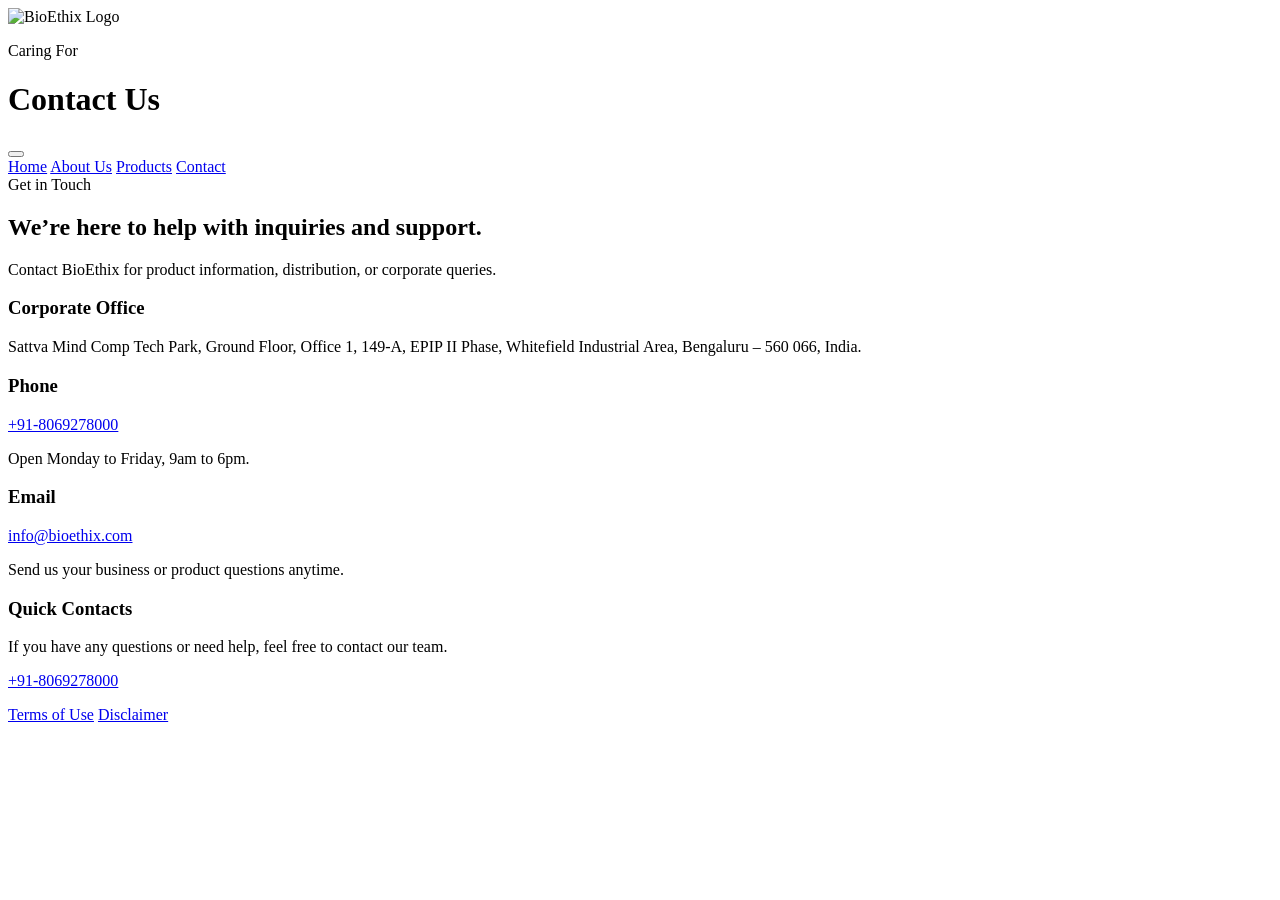
==== contact.html @ 35dc86ee ".push -u origin main" ====
<!DOCTYPE html>
<html lang="en">
<head>
    <meta charset="UTF-8">
    <meta name="viewport" content="width=device-width, initial-scale=1.0">
    <title>Contact Us | BioEthix Pharmaceuticals – Bengaluru, India</title>
    <meta name="description" content="Contact BioEthix Pharmaceuticals for product inquiries, distribution partnerships, or corporate queries. Call +91-8069278000 or email info@bioethix.com.">
    <meta name="robots" content="index, follow">
    <link rel="canonical" href="https://www.bioethix.com/contact.html">

    <!-- Open Graph -->
    <meta property="og:type" content="website">
    <meta property="og:url" content="https://www.bioethix.com/contact.html">
    <meta property="og:title" content="Contact Us | BioEthix Pharmaceuticals">
    <meta property="og:description" content="Reach BioEthix for product inquiries, distribution, or corporate queries. Bengaluru, India.">
    <meta property="og:image" content="https://www.bioethix.com/logo.jpeg">
    <meta property="og:site_name" content="BioEthix Pharmaceuticals">

    <!-- Twitter Card -->
    <meta name="twitter:card" content="summary_large_image">
    <meta name="twitter:title" content="Contact Us | BioEthix Pharmaceuticals">
    <meta name="twitter:description" content="Reach BioEthix for product inquiries, distribution, or corporate queries.">
    <meta name="twitter:image" content="https://www.bioethix.com/logo.jpeg">

    <!-- Schema.org: LocalBusiness / ContactPage -->
    <script type="application/ld+json">
    {
      "@context": "https://schema.org",
      "@type": "LocalBusiness",
      "name": "BioEthix Pharmaceuticals Pvt. Ltd.",
      "url": "https://www.bioethix.com",
      "telephone": "+91-8069278000",
      "email": "info@bioethix.com",
      "address": {
        "@type": "PostalAddress",
        "streetAddress": "Sattva Mind Comp Tech Park, Ground Floor, Office 1, 149-A, EPIP II Phase, Whitefield Industrial Area",
        "addressLocality": "Bengaluru",
        "postalCode": "560066",
        "addressCountry": "IN"
      },
      "openingHours": "Mo-Fr 09:00-18:00"
    }
    </script>

    <link rel="stylesheet" href="style.css">
</head>
<body>
    <header class="site-header">
        <div class="brand">
            <img src="logo.jpeg" alt="BioEthix Logo">
            <div>
                <p>Caring For</p>
                <h1>Contact Us</h1>
            </div>
        </div>
        <button class="nav-toggle" aria-label="Toggle navigation" aria-expanded="false">
            <span></span>
            <span></span>
            <span></span>
        </button>
        <nav class="site-nav">
            <a href="index.html">Home</a>
            <a href="about.html">About Us</a>
            <a href="products.html">Products</a>
            <a href="contact.html" class="active">Contact</a>
        </nav>
    </header>

    <main>
        <section class="page-section page-intro">
            <div>
                <span class="eyebrow">Get in Touch</span>
                <h2>We’re here to help with inquiries and support.</h2>
                <p>Contact BioEthix for product information, distribution, or corporate queries.</p>
            </div>
        </section>

        <section class="overview">
            <article>
                <h3>Corporate Office</h3>
                <p>Sattva Mind Comp Tech Park, Ground Floor, Office 1, 149-A, EPIP II Phase, Whitefield Industrial Area, Bengaluru – 560 066, India.</p>
            </article>
            <article>
                <h3>Phone</h3>
                <p><a href="tel:8069278000">+91-8069278000</a></p>
                <p>Open Monday to Friday, 9am to 6pm.</p>
            </article>
            <article>
                <h3>Email</h3>
                <p><a href="mailto:info@bioethix.com">info@bioethix.com</a></p>
                <p>Send us your business or product questions anytime.</p>
            </article>
        </section>
    </main>

    <footer class="site-footer">
        <div>
            <h3>Quick Contacts</h3>
            <p>If you have any questions or need help, feel free to contact our team.</p>
            <p><a href="tel:8069278000">+91-8069278000</a></p>
        </div>
        <div class="footer-links">
            <a href="#">Terms of Use</a>
            <a href="#">Disclaimer</a>
        </div>
    </footer>
    <script src="script.js"></script>
</body>
</html>
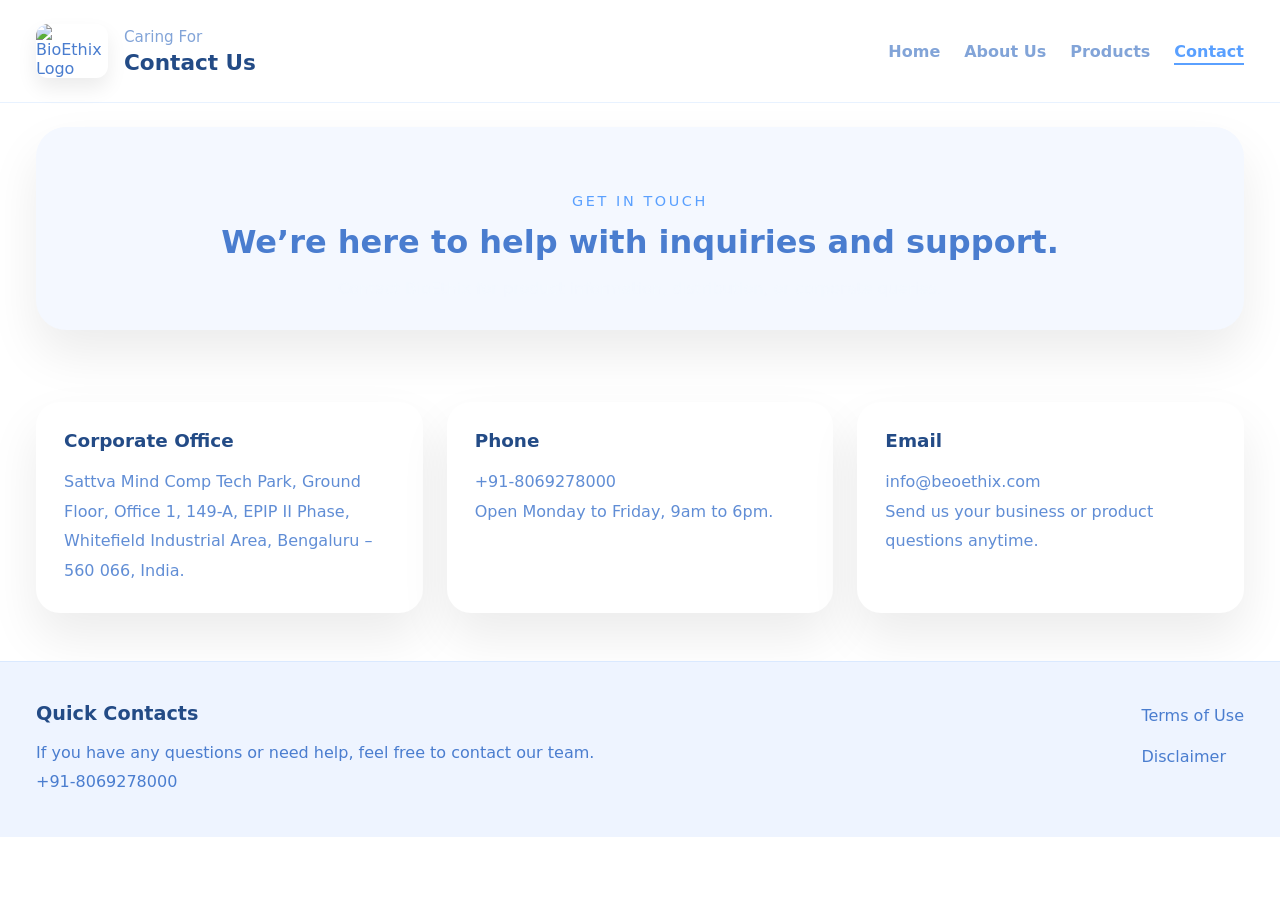
==== commit 7ed37633: ".push #Security breach done" ====
--- a/contact.html
+++ b/contact.html
@@ -87,7 +87,7 @@
             </article>
             <article>
                 <h3>Email</h3>
-                <p><a href="mailto:info@bioethix.com">info@bioethix.com</a></p>
+                <p><a href="#" data-email="aW5mb0BiZW9ldGhpeC5jb20=" rel="noopener noreferrer">[Protected Email]</a></p>
                 <p>Send us your business or product questions anytime.</p>
             </article>
         </section>
--- a/style.css
+++ b/style.css
@@ -0,0 +1,1553 @@
+* {
+    margin: 0;
+    padding: 0;
+    box-sizing: border-box;
+}
+
+:root {
+    --bg: #ffffff;
+    --surface: #f4f8ff;
+    --surface-soft: #eef4ff;
+    --text: #4a7dcf;
+    --muted: #82a4d8;
+    --primary: #5aa0ff;
+    --primary-soft: #346bbf;
+    --accent: #82b4ff;
+    --border: rgba(90, 160, 255, 0.14);
+    --shadow: 0 24px 50px rgba(0, 0, 0, 0.08);
+}
+
+html, body {
+    width: 100%;
+    min-height: 100%;
+    font-family: 'Inter', system-ui, -apple-system, BlinkMacSystemFont, 'Segoe UI', sans-serif;
+    color: var(--text);
+    background: var(--bg);
+}
+
+.page-section {
+    padding: 64px 36px 32px;
+    background: var(--surface);
+    margin: 24px 36px;
+    border-radius: 30px;
+    box-shadow: var(--shadow);
+    transition: transform 0.25s ease, box-shadow 0.25s ease, border-color 0.25s ease;
+}
+
+.page-section:hover {
+    transform: translateY(-4px);
+    box-shadow: 0 28px 70px rgba(0, 0, 0, 0.12);
+    border: 1px solid rgba(90, 160, 255, 0.18);
+}
+
+.page-section.page-intro {
+    display: flex;
+    align-items: center;
+    justify-content: center;
+    text-align: center;
+    animation: fadeInUp 0.85s ease both;
+}
+
+.page-section.page-intro .eyebrow {
+    margin-bottom: 14px;
+}
+
+.page-section.page-intro h2 {
+    font-size: clamp(2rem, 2.4vw, 2.8rem);
+    margin-bottom: 18px;
+}
+
+.page-section.page-intro p {
+    max-width: 720px;
+    margin: 0 auto;
+    color: rgba(74, 125, 207, 0.82);
+}
+
+img {
+    max-width: 100%;
+    display: block;
+    transition: transform 0.25s ease, filter 0.25s ease;
+}
+
+img:hover {
+    transform: scale(1.03);
+    filter: brightness(1.05);
+}
+
+a {
+    color: inherit;
+    text-decoration: none;
+}
+
+.site-header {
+    display: flex;
+    align-items: center;
+    justify-content: space-between;
+    padding: 24px 36px;
+    background: rgba(255, 255, 255, 0.96);
+    border-bottom: 1px solid var(--border);
+    backdrop-filter: blur(10px);
+    position: sticky;
+    top: 0;
+    z-index: 10;
+    animation: fadeInDown 0.8s ease both;
+}
+
+.brand {
+    display: flex;
+    align-items: center;
+    gap: 16px;
+}
+
+.brand img {
+    width: 72px;
+    height: auto;
+    object-fit: contain;
+    border-radius: 12px;
+    box-shadow: 0 10px 20px rgba(0,0,0,0.08);
+    transition: transform 0.25s ease, box-shadow 0.25s ease;
+}
+
+.brand img:hover {
+    transform: scale(1.08);
+    box-shadow: 0 16px 28px rgba(0,0,0,0.16);
+}
+
+.brand p {
+    font-size: 0.95rem;
+    color: var(--muted);
+    margin-bottom: 4px;
+}
+
+.brand h1 {
+    font-size: 1.35rem;
+    color: #234b86;
+}
+
+.site-nav a {
+    position: relative;
+    font-weight: 600;
+    color: var(--muted);
+    transition: color 0.2s ease;
+}
+
+.site-nav a:hover,
+.site-nav a.active {
+    color: var(--primary);
+}
+
+.site-nav a:hover::after,
+.site-nav a.active::after {
+    width: 100%;
+}
+
+.site-nav {
+    display: flex;
+    gap: 24px;
+    align-items: center;
+}
+
+.site-nav a {
+    position: relative;
+    font-weight: 600;
+    color: var(--muted);
+    transition: color 0.2s ease;
+}
+
+.site-nav a::after {
+    content: "";
+    position: absolute;
+    left: 0;
+    bottom: -4px;
+    width: 0;
+    height: 2px;
+    background: var(--primary);
+    transition: width 0.25s ease;
+}
+
+.site-nav a:hover,
+.site-nav a.active {
+    color: var(--primary);
+}
+
+.site-nav a:hover::after,
+.site-nav a.active::after {
+    width: 100%;
+}
+
+.page-section {
+    padding: 64px 36px 32px;
+    background: var(--surface);
+    margin: 24px 36px;
+    border-radius: 30px;
+    box-shadow: var(--shadow);
+}
+
+.page-section.page-intro {
+    display: flex;
+    align-items: center;
+    justify-content: center;
+    text-align: center;
+    animation: fadeInUp 0.85s ease both;
+}
+
+.page-section.page-intro .eyebrow {
+    margin-bottom: 14px;
+}
+
+.page-section.page-intro h2 {
+    font-size: clamp(2rem, 2.4vw, 2.8rem);
+    margin-bottom: 18px;
+}
+
+.page-section.page-intro p {
+    max-width: 720px;
+    margin: 0 auto;
+    color: rgba(243, 248, 255, 0.82);
+}
+
+.hero {
+    display: grid;
+    grid-template-columns: 1.2fr 0.8fr;
+    align-items: center;
+    gap: 40px;
+    padding: 72px 36px 48px;
+}
+
+.hero-copy {
+    max-width: 620px;
+    animation: fadeInUp 0.85s ease both;
+}
+
+.eyebrow {
+    display: inline-block;
+    font-size: 0.9rem;
+    letter-spacing: 0.18em;
+    text-transform: uppercase;
+    color: var(--primary);
+    margin-bottom: 18px;
+}
+
+.hero-copy h2 {
+    font-size: clamp(2rem, 3vw, 3.4rem);
+    line-height: 1.05;
+    max-width: 10ch;
+    color: #234b86;
+    margin-bottom: 22px;
+}
+
+.hero-copy p {
+    font-size: 1rem;
+    line-height: 1.8;
+    color: rgba(74, 125, 207, 0.9);
+    margin-bottom: 30px;
+}
+
+.btn-secondary {
+    background: rgba(90, 160, 255, 0.12);
+    color: var(--primary);
+    border: 1px solid rgba(90, 160, 255, 0.24);
+}
+
+.hero-actions {
+    display: flex;
+    gap: 16px;
+    flex-wrap: wrap;
+}
+
+.btn {
+    display: inline-flex;
+    align-items: center;
+    justify-content: center;
+    padding: 14px 26px;
+    border-radius: 32px;
+    font-weight: 700;
+    transition: transform 0.2s ease, background 0.2s ease, box-shadow 0.2s ease;
+}
+
+.btn:hover {
+    transform: translateY(-2px);
+    box-shadow: 0 20px 36px rgba(90, 160, 255, 0.24);
+}
+
+.btn-primary {
+    background: linear-gradient(135deg, var(--accent), var(--primary));
+    color: #fff;
+    box-shadow: 0 12px 24px rgba(90, 160, 255, 0.2);
+}
+
+.btn-secondary {
+    background: rgba(255, 255, 255, 0.08);
+    color: var(--accent);
+    border: 1px solid rgba(90, 160, 255, 0.25);
+}
+
+.hero-media {
+    display: flex;
+    justify-content: center;
+    animation: fadeInUp 0.8s ease both;
+}
+
+.highlight-card {
+    width: 100%;
+    min-height: 320px;
+    padding: 28px;
+    border-radius: 30px;
+    background: linear-gradient(180deg, #e8f3ff 0%, #ffffff 100%);
+    box-shadow: 0 20px 45px rgba(0, 0, 0, 0.12);
+    display: flex;
+    flex-direction: column;
+    justify-content: center;
+    gap: 16px;
+    animation: fadeInUp 0.9s ease both;
+    transition: transform 0.25s ease, box-shadow 0.25s ease, border-color 0.25s ease;
+}
+
+.highlight-card:hover {
+    transform: translateY(-4px);
+    box-shadow: 0 28px 60px rgba(90, 160, 255, 0.14);
+    border: 1px solid rgba(90, 160, 255, 0.16);
+}
+
+.vision-card {
+    cursor: pointer;
+    transition: transform 0.28s ease, box-shadow 0.28s ease, background 0.28s ease;
+}
+
+.vision-card:hover {
+    transform: translateY(-4px);
+    box-shadow: 0 22px 44px rgba(90, 160, 255, 0.16);
+}
+
+.vision-card.pop {
+    transform: scale(1.04);
+    background: linear-gradient(135deg, #ffffff 0%, #e8f3ff 100%);
+    box-shadow: 0 30px 60px rgba(90, 160, 255, 0.16);
+}
+
+.vision-card.pop span,
+.vision-card.pop p {
+    color: #234b86;
+}
+
+.vision-card.pop::after {
+    content: "Popped — click again to close";
+    display: block;
+    margin-top: 18px;
+    font-size: 0.92rem;
+    color: #0f4d91;
+}
+
+.highlight-card span {
+    font-weight: 700;
+    color: var(--accent);
+    text-transform: uppercase;
+    letter-spacing: 0.18em;
+}
+
+.highlight-card p {
+    color: #234b86;
+    font-size: 1.05rem;
+    line-height: 1.8;
+}
+
+.overview {
+    display: grid;
+    grid-template-columns: repeat(3, minmax(0, 1fr));
+    gap: 24px;
+    padding: 48px 36px;
+}
+
+.overview article {
+    background: #ffffff;
+    padding: 28px;
+    border-radius: 24px;
+    box-shadow: var(--shadow);
+    animation: fadeInUp 0.9s ease both;
+    transition: transform 0.25s ease, box-shadow 0.25s ease, border-color 0.25s ease;
+}
+
+.overview article:hover {
+    transform: translateY(-4px);
+    box-shadow: 0 28px 60px rgba(90, 160, 255, 0.12);
+    border: 1px solid rgba(90, 160, 255, 0.16);
+}
+
+.overview h3 {
+    font-size: 1.15rem;
+    margin-bottom: 16px;
+    color: #234b86;
+}
+
+.overview p {
+    color: rgba(74, 125, 207, 0.88);
+    line-height: 1.85;
+}
+
+.product-section {
+    padding: 24px 36px 48px;
+}
+
+.section-header {
+    max-width: 720px;
+    margin-bottom: 28px;
+}
+
+.section-header h2 {
+    font-size: 2rem;
+    color: #234b86;
+    margin-bottom: 12px;
+}
+
+.section-header p {
+    color: rgba(74, 125, 207, 0.88);
+    line-height: 1.8;
+}
+
+.product-group {
+    margin-bottom: 24px;
+    background: var(--surface);
+    border: 1px solid rgba(255, 255, 255, 0.08);
+    border-radius: 20px;
+    padding: 20px;
+    box-shadow: 0 16px 40px rgba(0, 0, 0, 0.12);
+    transition: transform 0.25s ease, box-shadow 0.25s ease, border-color 0.25s ease;
+}
+
+.product-group:hover {
+    transform: translateY(-4px);
+    box-shadow: 0 24px 50px rgba(90, 160, 255, 0.14);
+    border: 1px solid rgba(90, 160, 255, 0.16);
+}
+
+.product-group-header {
+    margin-bottom: 0;
+}
+
+.product-group-intro {
+    display: grid;
+    grid-template-columns: 120px 1fr;
+    gap: 16px;
+    align-items: center;
+    margin-bottom: 16px;
+}
+
+.product-group-media {
+    border-radius: 16px;
+    overflow: hidden;
+    box-shadow: 0 12px 32px rgba(0, 0, 0, 0.15);
+    min-height: 120px;
+}
+
+.product-group-media img {
+    width: 100%;
+    height: 100%;
+    object-fit: cover;
+    display: block;
+}
+
+.product-group-header {
+    margin-bottom: 0;
+}
+
+.product-group-header h3 {
+    font-size: 1.35rem;
+    color: #234b86;
+    margin-bottom: 6px;
+    letter-spacing: 0.02em;
+}
+
+.product-group-header p {
+    color: rgba(74, 125, 207, 0.88);
+    line-height: 1.5;
+    font-size: 0.9rem;
+    max-width: 780px;
+}
+
+.product-grid {
+    display: grid;
+    grid-template-columns: repeat(4, minmax(160px, 1fr));
+    gap: 14px;
+}
+
+.product-card {
+    position: relative;
+    background: #ffffff;
+    padding: 14px;
+    border-radius: 18px;
+    min-height: 260px;
+    border: 1px solid rgba(90, 160, 255, 0.12);
+    box-shadow: 0 16px 32px rgba(0, 0, 0, 0.06);
+    transition: transform 0.28s ease, box-shadow 0.28s ease, background 0.28s ease;
+    cursor: pointer;
+    overflow: hidden;
+    animation: fadeInUp 0.65s ease both;
+}
+
+.product-card::before {
+    content: "";
+    position: absolute;
+    inset: 0;
+    border-radius: inherit;
+    pointer-events: none;
+    box-shadow: inset 0 0 0 1px rgba(90, 160, 255, 0.06);
+}
+
+.product-card:hover {
+    transform: translateY(-6px) scale(1.01);
+    box-shadow: 0 24px 48px rgba(90, 160, 255, 0.14);
+    background: #f4f8ff;
+}
+
+.product-card:nth-child(4n+1) {
+    animation-delay: 0.04s;
+}
+
+.product-card:nth-child(4n+2) {
+    animation-delay: 0.08s;
+}
+
+.product-card:nth-child(4n+3) {
+    animation-delay: 0.12s;
+}
+
+.product-card:nth-child(4n+4) {
+    animation-delay: 0.16s;
+}
+
+.product-card.expanded {
+    transform: scale(1.03);
+    z-index: 2;
+    box-shadow: 0 32px 80px rgba(90, 160, 255, 0.22);
+    background: linear-gradient(180deg, #ffffff 0%, #e9f1ff 100%);
+}
+
+.product-card.expanded .product-image img {
+    transform: scale(1.14);
+}
+
+.product-card.expanded h4 {
+    font-size: 1.35rem;
+}
+
+.product-card.expanded p {
+    font-size: 1.02rem;
+}
+
+.product-card.expanded::after {
+    content: "Click again to collapse";
+    display: block;
+    margin-top: 18px;
+    font-size: 0.9rem;
+    color: #2851a3;
+}
+
+.product-image {
+    overflow: hidden;
+    border-radius: 12px;
+    margin-bottom: 10px;
+    min-height: 100px;
+    aspect-ratio: 4 / 3;
+}
+
+.product-image img,
+.product-card > img {
+    width: 100%;
+    height: 120px;
+    display: block;
+    object-fit: cover;
+    object-position: center;
+    border-radius: 12px;
+    margin-bottom: 14px;
+    transition: transform 0.35s ease;
+}
+
+.product-card:hover > img,
+.product-card:hover .product-image img {
+    transform: scale(1.05);
+}
+
+.product-card h4 {
+    color: #134174;
+    margin-bottom: 8px;
+    font-size: 1rem;
+}
+
+.product-card p {
+    color: #5f6c7a;
+    line-height: 1.5;
+    font-size: 0.85rem;
+}
+
+.stats {
+    display: grid;
+    grid-template-columns: repeat(3, minmax(0, 1fr));
+    gap: 20px;
+    padding: 0 36px 48px;
+}
+
+.stat-card {
+    background: #ffffff;
+    border-radius: 24px;
+    padding: 28px;
+    text-align: center;
+    box-shadow: 0 20px 40px rgba(0,0,0,0.05);
+    transition: transform 0.25s ease, box-shadow 0.25s ease, border-color 0.25s ease;
+}
+
+.stat-card:hover {
+    transform: translateY(-4px);
+    box-shadow: 0 28px 50px rgba(90, 160, 255, 0.12);
+    border: 1px solid rgba(90, 160, 255, 0.16);
+}
+
+.stat-card strong {
+    display: block;
+    font-size: 2.8rem;
+    color: var(--accent);
+    margin-bottom: 10px;
+}
+
+.stat-card p {
+    color: rgba(74, 125, 207, 0.88);
+    line-height: 1.75;
+}
+
+.site-footer {
+    background: #eef4ff;
+    color: #234b86;
+    padding: 40px 36px;
+    display: flex;
+    justify-content: space-between;
+    gap: 20px;
+    flex-wrap: wrap;
+    border-top: 1px solid rgba(90, 160, 255, 0.14);
+    animation: fadeInUp 0.8s ease both;
+}
+
+.site-footer h3 {
+    margin-bottom: 14px;
+    font-size: 1.2rem;
+    color: #234b86;
+}
+
+.site-footer p,
+.site-footer a {
+    color: #4a7dcf;
+    line-height: 1.8;
+}
+
+.site-footer a {
+    transition: color 0.2s ease;
+}
+
+.site-footer a:hover {
+    color: var(--accent);
+}
+
+/* About Section */
+.about-section {
+    padding: 48px 36px;
+    background: var(--surface);
+}
+
+.about-content {
+    max-width: 900px;
+    margin: 0 auto;
+}
+
+.about-content p {
+    font-size: 1.05rem;
+    line-height: 1.9;
+    color: rgba(74, 125, 207, 0.9);
+    margin-bottom: 20px;
+}
+
+.about-content strong {
+    color: #234b86;
+}
+
+/* Services Section */
+.services-section {
+    padding: 48px 36px;
+}
+
+.services-grid {
+    display: grid;
+    grid-template-columns: repeat(auto-fit, minmax(260px, 1fr));
+    gap: 24px;
+    margin-top: 32px;
+}
+
+.service-card {
+    background: #ffffff;
+    padding: 28px;
+    border-radius: 24px;
+    box-shadow: var(--shadow);
+    transition: transform 0.25s ease, box-shadow 0.25s ease, border-color 0.25s ease;
+    border: 1px solid transparent;
+}
+
+.service-card:hover {
+    transform: translateY(-4px);
+    box-shadow: 0 28px 60px rgba(90, 160, 255, 0.12);
+    border: 1px solid rgba(90, 160, 255, 0.16);
+}
+
+.service-card h3 {
+    font-size: 1.25rem;
+    color: #234b86;
+    margin-bottom: 14px;
+}
+
+.service-card p {
+    color: rgba(74, 125, 207, 0.88);
+    line-height: 1.8;
+}
+
+/* Offerings Section */
+.offerings-section {
+    padding: 48px 36px;
+    background: var(--surface);
+}
+
+.offerings-grid {
+    display: grid;
+    grid-template-columns: repeat(auto-fit, minmax(240px, 1fr));
+    gap: 24px;
+    margin-top: 32px;
+}
+
+.offering-card {
+    background: #ffffff;
+    padding: 28px;
+    border-radius: 24px;
+    box-shadow: var(--shadow);
+    transition: transform 0.25s ease, box-shadow 0.25s ease, border-color 0.25s ease;
+    border: 1px solid transparent;
+}
+
+.offering-card:hover {
+    transform: translateY(-4px);
+    box-shadow: 0 28px 60px rgba(90, 160, 255, 0.12);
+    border: 1px solid rgba(90, 160, 255, 0.16);
+}
+
+.offering-card h3 {
+    font-size: 1.15rem;
+    color: var(--primary);
+    margin-bottom: 14px;
+}
+
+.offering-card p {
+    color: rgba(74, 125, 207, 0.88);
+    line-height: 1.8;
+}
+
+/* About Company Section */
+.about-company {
+    padding: 48px 36px;
+    background: var(--surface);
+}
+
+.about-company .about-content {
+    max-width: 900px;
+    margin: 0 auto;
+}
+
+.about-company h3 {
+    font-size: 1.5rem;
+    color: #234b86;
+    margin-bottom: 20px;
+}
+
+.about-company p {
+    font-size: 1.05rem;
+    line-height: 1.9;
+    color: rgba(74, 125, 207, 0.9);
+    margin-bottom: 20px;
+}
+
+.about-company strong {
+    color: #234b86;
+}
+
+@keyframes fadeInUp {
+    from {
+        opacity: 0;
+        transform: translateY(24px);
+    }
+    to {
+        opacity: 1;
+        transform: translateY(0);
+    }
+}
+
+@keyframes fadeInDown {
+    from {
+        opacity: 0;
+        transform: translateY(-24px);
+    }
+    to {
+        opacity: 1;
+        transform: translateY(0);
+    }
+}
+
+.footer-links {
+    display: flex;
+    flex-direction: column;
+    gap: 12px;
+}
+
+.footer-links a:hover {
+    color: #ffffff;
+}
+
+.nav-toggle {
+    display: none;
+    flex-direction: column;
+    gap: 6px;
+    background: none;
+    border: none;
+    cursor: pointer;
+    padding: 8px;
+}
+
+.nav-toggle span {
+    width: 25px;
+    height: 3px;
+    background: var(--primary);
+    border-radius: 2px;
+    transition: all 0.3s ease;
+}
+
+.nav-toggle.active span:nth-child(1) {
+    transform: rotate(45deg) translate(8px, 8px);
+}
+
+.nav-toggle.active span:nth-child(2) {
+    opacity: 0;
+}
+
+.nav-toggle.active span:nth-child(3) {
+    transform: rotate(-45deg) translate(7px, -7px);
+}
+
+/* Large Desktops (1440px+) */
+@media (min-width: 1440px) {
+    .page-section {
+        padding: 80px 48px 40px;
+        margin: 32px 48px;
+    }
+
+    .hero {
+        padding: 96px 48px 64px;
+        gap: 60px;
+    }
+
+    .overview,
+    .stats {
+        padding: 64px 48px;
+    }
+
+    .product-section {
+        padding: 32px 48px 64px;
+    }
+}
+
+/* Standard Desktops (1024px - 1440px) */
+@media (max-width: 1440px) and (min-width: 1024px) {
+    .product-grid {
+        grid-template-columns: repeat(4, minmax(140px, 1fr));
+    }
+}
+
+/* Tablets & Small Desktops (768px - 1024px) */
+@media (max-width: 1024px) {
+    .page-section {
+        padding: 56px 28px 28px;
+        margin: 20px 28px;
+        border-radius: 20px;
+    }
+
+    .hero {
+        grid-template-columns: 1fr;
+        padding: 56px 28px 40px;
+        gap: 32px;
+    }
+
+    .hero-copy h2 {
+        font-size: clamp(1.5rem, 2.5vw, 2.8rem);
+        max-width: 12ch;
+    }
+
+    .hero-copy p {
+        font-size: 0.95rem;
+    }
+
+    .overview {
+        grid-template-columns: repeat(2, 1fr);
+        gap: 20px;
+        padding: 40px 28px;
+    }
+
+    .overview article {
+        padding: 24px;
+    }
+
+    .product-grid {
+        grid-template-columns: repeat(3, minmax(120px, 1fr));
+        gap: 12px;
+    }
+
+    .product-card {
+        min-height: 240px;
+        padding: 12px;
+    }
+
+    .product-section {
+        padding: 20px 28px 40px;
+    }
+
+    .stats {
+        grid-template-columns: repeat(2, 1fr);
+        gap: 18px;
+        padding: 0 28px 40px;
+    }
+
+    .stat-card {
+        padding: 24px;
+    }
+
+    .stat-card strong {
+        font-size: 2.2rem;
+    }
+
+    .services-grid,
+    .offerings-grid {
+        grid-template-columns: repeat(2, 1fr);
+    }
+
+    .section-header h2 {
+        font-size: 1.6rem;
+    }
+
+    .site-footer {
+        padding: 32px 28px;
+    }
+
+    .brand h1 {
+        font-size: 1.1rem;
+    }
+
+    .brand img {
+        width: 56px;
+    }
+
+    .site-header {
+        padding: 16px 28px;
+        position: relative;
+    }
+
+    .nav-toggle {
+        display: flex;
+    }
+
+    .site-nav {
+        position: absolute;
+        top: 100%;
+        left: 0;
+        right: 0;
+        flex-direction: column;
+        width: 100%;
+        background: #ffffff;
+        padding: 16px 28px;
+        box-shadow: 0 20px 40px rgba(0, 0, 0, 0.08);
+        border-bottom-left-radius: 16px;
+        border-bottom-right-radius: 16px;
+        max-height: 0;
+        overflow: hidden;
+        transition: max-height 0.3s ease;
+        gap: 0;
+        z-index: 100;
+    }
+
+    .site-nav.open {
+        max-height: 400px;
+    }
+
+    .site-nav a {
+        padding: 12px 0;
+        border-bottom: 1px solid rgba(90, 160, 255, 0.1);
+        display: block;
+    }
+
+    .site-nav a:last-child {
+        border-bottom: none;
+    }
+}
+
+/* Small Tablets (480px - 768px) */
+@media (max-width: 768px) {
+    * {
+        -webkit-tap-highlight-color: transparent;
+    }
+
+    html, body {
+        font-size: 15px;
+    }
+
+    .page-section {
+        padding: 48px 20px 24px;
+        margin: 16px 20px;
+        border-radius: 16px;
+    }
+
+    .site-header {
+        padding: 14px 20px;
+        gap: 12px;
+        flex-direction: row;
+        align-items: center;
+        justify-content: space-between;
+        position: sticky;
+    }
+
+    .brand {
+        gap: 12px;
+    }
+
+    .brand img {
+        width: 48px;
+    }
+
+    .brand h1 {
+        font-size: 1rem;
+    }
+
+    .brand p {
+        font-size: 0.85rem;
+    }
+
+    .nav-toggle {
+        display: flex;
+        order: 3;
+    }
+
+    .site-nav {
+        position: absolute;
+        top: 100%;
+        left: 0;
+        right: 0;
+        background: #ffffff;
+        padding: 14px 20px;
+        box-shadow: 0 20px 40px rgba(0, 0, 0, 0.08);
+        border-bottom-left-radius: 14px;
+        border-bottom-right-radius: 14px;
+        max-height: 0;
+        overflow: hidden;
+        transition: max-height 0.3s ease;
+        flex-direction: column;
+        gap: 0;
+        width: 100%;
+        z-index: 100;
+    }
+
+    .site-nav.open {
+        max-height: 350px;
+    }
+
+    .site-nav a {
+        padding: 10px 0;
+        border-bottom: 1px solid rgba(90, 160, 255, 0.1);
+        font-size: 0.95rem;
+    }
+
+    .site-nav a:last-child {
+        border-bottom: none;
+    }
+
+    .hero {
+        padding: 40px 20px 24px;
+        gap: 24px;
+    }
+
+    .hero-copy h2 {
+        font-size: clamp(1.3rem, 2vw, 2.2rem);
+        max-width: 12ch;
+        margin-bottom: 16px;
+    }
+
+    .hero-copy p {
+        font-size: 0.9rem;
+        line-height: 1.6;
+        margin-bottom: 20px;
+    }
+
+    .eyebrow {
+        font-size: 0.8rem;
+        margin-bottom: 12px;
+    }
+
+    .hero-actions {
+        flex-direction: column;
+        gap: 12px;
+    }
+
+    .btn {
+        padding: 12px 20px;
+        font-size: 0.95rem;
+        width: 100%;
+        border-radius: 28px;
+        min-height: 44px;
+        touch-action: manipulation;
+    }
+
+    .highlight-card {
+        min-height: 280px;
+        padding: 20px;
+        gap: 12px;
+    }
+
+    .highlight-card span {
+        font-size: 0.85rem;
+    }
+
+    .highlight-card p {
+        font-size: 0.95rem;
+    }
+
+    .about-section {
+        padding: 40px 20px;
+    }
+
+    .services-section {
+        padding: 40px 20px;
+    }
+
+    .services-grid,
+    .offerings-grid {
+        grid-template-columns: 1fr;
+        gap: 16px;
+        margin-top: 24px;
+    }
+
+    .service-card,
+    .offering-card {
+        padding: 20px;
+    }
+
+    .service-card h3,
+    .offering-card h3 {
+        font-size: 1.1rem;
+        margin-bottom: 12px;
+    }
+
+    .overview {
+        grid-template-columns: 1fr;
+        gap: 16px;
+        padding: 40px 20px;
+    }
+
+    .overview article {
+        padding: 20px;
+    }
+
+    .overview h3 {
+        font-size: 1rem;
+        margin-bottom: 12px;
+    }
+
+    .overview p {
+        font-size: 0.9rem;
+        line-height: 1.6;
+    }
+
+    .product-section {
+        padding: 20px 20px 40px;
+    }
+
+    .section-header {
+        margin-bottom: 20px;
+    }
+
+    .section-header h2 {
+        font-size: 1.4rem;
+        margin-bottom: 8px;
+    }
+
+    .section-header p {
+        font-size: 0.9rem;
+    }
+
+    .product-grid {
+        grid-template-columns: repeat(2, 1fr);
+        gap: 10px;
+    }
+
+    .product-card {
+        min-height: 220px;
+        padding: 10px;
+        border-radius: 14px;
+    }
+
+    .product-card h4 {
+        font-size: 0.95rem;
+        margin-bottom: 6px;
+    }
+
+    .product-card p {
+        font-size: 0.8rem;
+    }
+
+    .product-card > img {
+        height: 100px;
+        margin-bottom: 10px;
+    }
+
+    .stats {
+        grid-template-columns: 1fr;
+        gap: 14px;
+        padding: 0 20px 40px;
+    }
+
+    .stat-card {
+        padding: 20px;
+        border-radius: 16px;
+    }
+
+    .stat-card strong {
+        font-size: 2rem;
+        margin-bottom: 8px;
+    }
+
+    .stat-card p {
+        font-size: 0.9rem;
+    }
+
+    .stat-card img {
+        max-height: 80px;
+        margin-bottom: 12px;
+    }
+
+    .site-footer {
+        flex-direction: column;
+        padding: 24px 20px;
+        gap: 16px;
+    }
+
+    .site-footer h3 {
+        font-size: 1.05rem;
+        margin-bottom: 10px;
+    }
+
+    .site-footer p,
+    .site-footer a {
+        font-size: 0.9rem;
+        line-height: 1.6;
+    }
+
+    .footer-links {
+        gap: 10px;
+    }
+
+    .about-content p {
+        font-size: 0.95rem;
+        line-height: 1.7;
+    }
+
+    .about-company {
+        padding: 40px 20px;
+    }
+
+    .about-company h3 {
+        font-size: 1.3rem;
+    }
+
+    .about-company p {
+        font-size: 0.95rem;
+    }
+}
+
+/* Mobile Phones (up to 480px) */
+@media (max-width: 480px) {
+    html, body {
+        font-size: 14px;
+    }
+
+    .page-section {
+        padding: 40px 16px 20px;
+        margin: 12px 16px;
+        border-radius: 14px;
+    }
+
+    .site-header {
+        padding: 12px 16px;
+        gap: 8px;
+    }
+
+    .brand {
+        gap: 10px;
+        min-width: 0;
+    }
+
+    .brand img {
+        width: 40px;
+        flex-shrink: 0;
+    }
+
+    .brand div {
+        min-width: 0;
+    }
+
+    .brand h1 {
+        font-size: 0.9rem;
+        white-space: nowrap;
+        overflow: hidden;
+        text-overflow: ellipsis;
+    }
+
+    .brand p {
+        font-size: 0.75rem;
+        margin-bottom: 2px;
+    }
+
+    .nav-toggle span {
+        width: 22px;
+        height: 2.5px;
+    }
+
+    .site-nav.open {
+        max-height: 300px;
+    }
+
+    .site-nav a {
+        padding: 8px 0;
+        font-size: 0.9rem;
+    }
+
+    .hero {
+        padding: 32px 16px 20px;
+        gap: 20px;
+    }
+
+    .hero-copy h2 {
+        font-size: clamp(1.2rem, 1.8vw, 1.8rem);
+        max-width: 12ch;
+        line-height: 1;
+        margin-bottom: 12px;
+    }
+
+    .hero-copy p {
+        font-size: 0.85rem;
+        line-height: 1.5;
+        margin-bottom: 16px;
+    }
+
+    .eyebrow {
+        font-size: 0.75rem;
+        margin-bottom: 10px;
+        letter-spacing: 0.15em;
+    }
+
+    .hero-actions {
+        gap: 10px;
+    }
+
+    .btn {
+        padding: 11px 18px;
+        font-size: 0.9rem;
+        width: 100%;
+        border-radius: 24px;
+        min-height: 40px;
+        font-weight: 600;
+    }
+
+    .highlight-card {
+        min-height: 240px;
+        padding: 16px;
+        border-radius: 12px;
+    }
+
+    .highlight-card span {
+        font-size: 0.8rem;
+    }
+
+    .highlight-card p {
+        font-size: 0.9rem;
+        line-height: 1.5;
+    }
+
+    .highlight-card img {
+        max-height: 120px;
+        object-fit: cover;
+    }
+
+    .about-section,
+    .services-section,
+    .offerings-section {
+        padding: 32px 16px;
+    }
+
+    .services-grid,
+    .offerings-grid {
+        gap: 12px;
+        margin-top: 16px;
+    }
+
+    .service-card,
+    .offering-card {
+        padding: 16px;
+        border-radius: 12px;
+    }
+
+    .service-card h3,
+    .offering-card h3 {
+        font-size: 1rem;
+        margin-bottom: 8px;
+    }
+
+    .service-card p,
+    .offering-card p {
+        font-size: 0.85rem;
+        line-height: 1.5;
+    }
+
+    .overview {
+        grid-template-columns: 1fr;
+        padding: 32px 16px;
+        gap: 12px;
+    }
+
+    .overview article {
+        padding: 16px;
+        border-radius: 12px;
+    }
+
+    .overview h3 {
+        font-size: 0.95rem;
+        margin-bottom: 10px;
+    }
+
+    .overview p {
+        font-size: 0.85rem;
+        line-height: 1.5;
+    }
+
+    .product-section {
+        padding: 16px 16px 32px;
+    }
+
+    .section-header {
+        margin-bottom: 16px;
+    }
+
+    .section-header h2 {
+        font-size: 1.25rem;
+        margin-bottom: 6px;
+    }
+
+    .section-header p {
+        font-size: 0.85rem;
+    }
+
+    .product-grid {
+        grid-template-columns: repeat(2, 1fr);
+        gap: 8px;
+    }
+
+    .product-card {
+        min-height: 200px;
+        padding: 8px;
+        border-radius: 12px;
+    }
+
+    .product-card h4 {
+        font-size: 0.9rem;
+        margin-bottom: 4px;
+    }
+
+    .product-card p {
+        font-size: 0.75rem;
+        line-height: 1.4;
+    }
+
+    .product-card > img {
+        height: 80px;
+        margin-bottom: 8px;
+    }
+
+    .product-card:expanded {
+        min-height: 240px;
+    }
+
+    .stats {
+        padding: 0 16px 32px;
+        gap: 12px;
+    }
+
+    .stat-card {
+        padding: 16px;
+        border-radius: 12px;
+    }
+
+    .stat-card strong {
+        font-size: 1.8rem;
+        margin-bottom: 6px;
+    }
+
+    .stat-card p {
+        font-size: 0.85rem;
+    }
+
+    .stat-card img {
+        max-height: 70px;
+        margin-bottom: 10px;
+    }
+
+    .site-footer {
+        padding: 20px 16px;
+        gap: 12px;
+    }
+
+    .site-footer h3 {
+        font-size: 1rem;
+        margin-bottom: 8px;
+    }
+
+    .site-footer p,
+    .site-footer a {
+        font-size: 0.85rem;
+        line-height: 1.5;
+    }
+
+    .footer-links {
+        gap: 8px;
+        width: 100%;
+    }
+
+    .footer-links a {
+        display: block;
+        padding: 8px 0;
+    }
+
+    .about-content p {
+        font-size: 0.9rem;
+        line-height: 1.6;
+        margin-bottom: 16px;
+    }
+
+    .about-company {
+        padding: 32px 16px;
+    }
+
+    .about-company h3 {
+        font-size: 1.2rem;
+        margin-bottom: 12px;
+    }
+
+    .about-company p {
+        font-size: 0.9rem;
+        line-height: 1.6;
+    }
+}
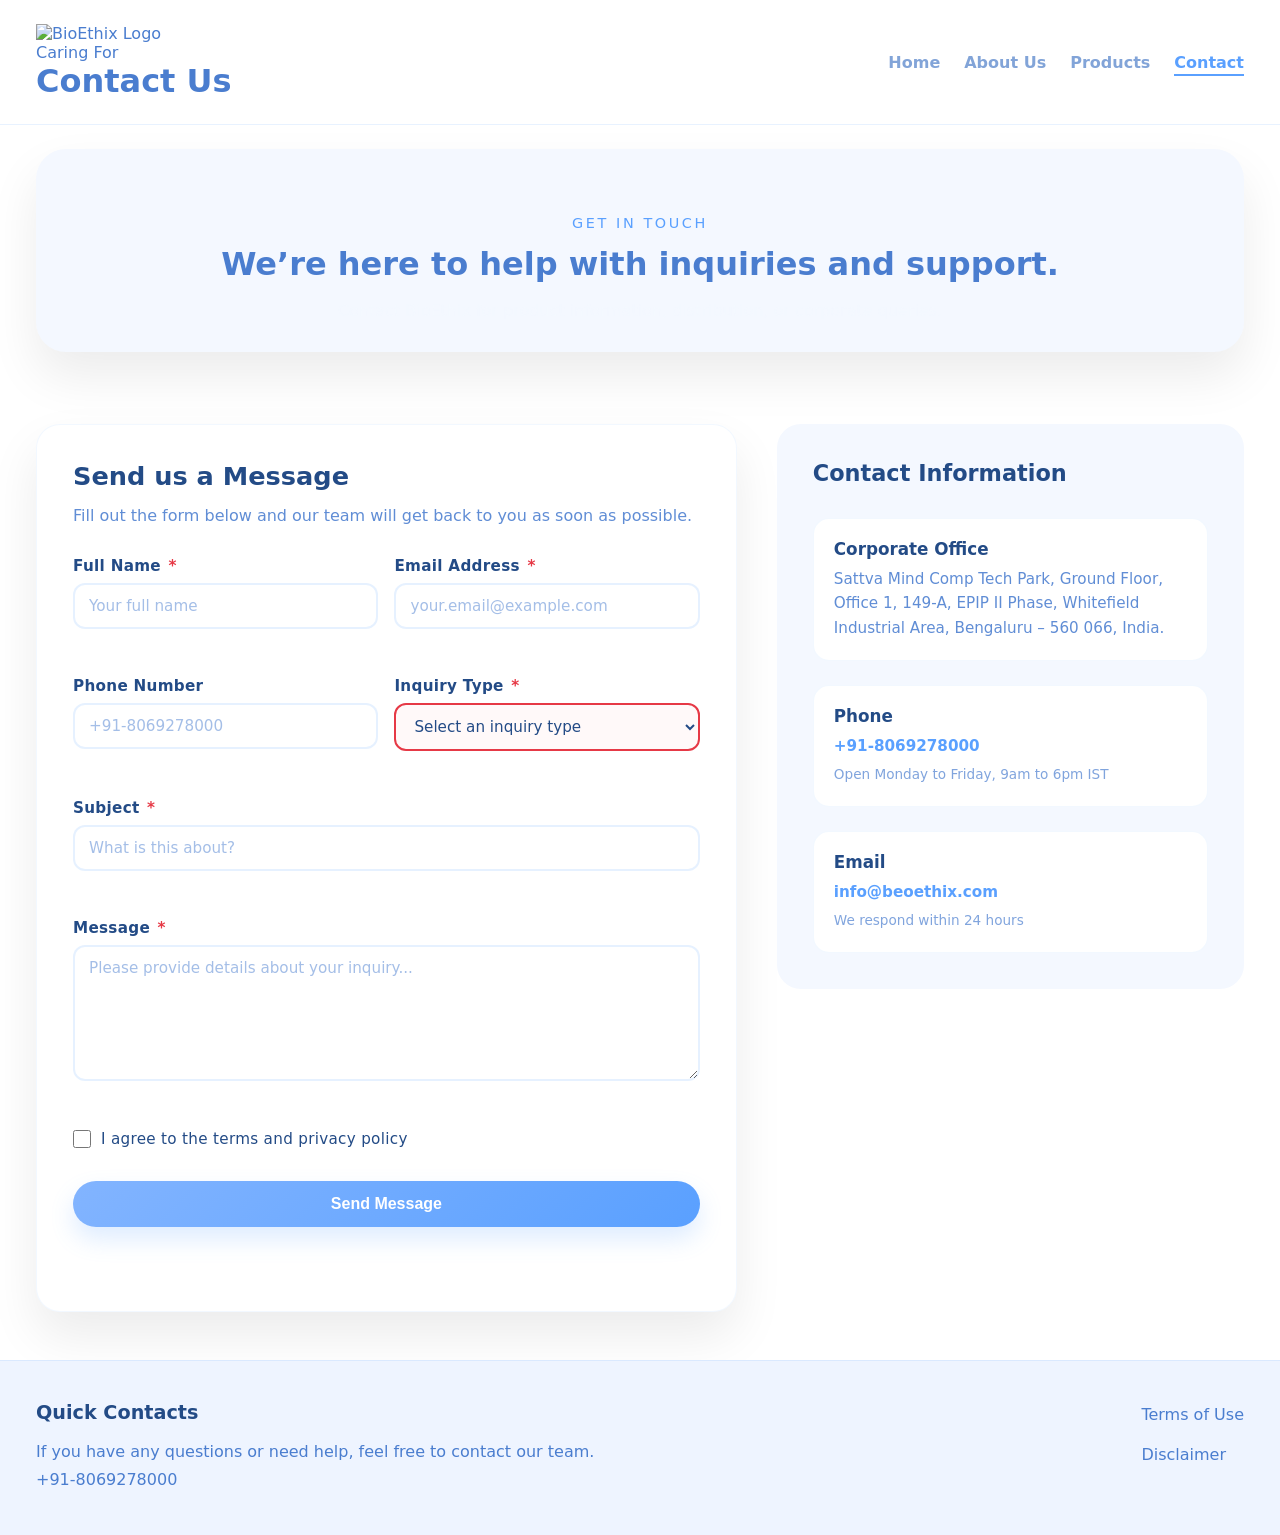
==== commit 06144c3a: ".push -u origin main" ====
--- a/contact.html
+++ b/contact.html
@@ -42,17 +42,17 @@
     }
     </script>
 
-    <link rel="stylesheet" href="style.css">
+    <link rel="stylesheet" href="../styles/style.css">
 </head>
 <body>
     <header class="site-header">
-        <div class="brand">
-            <img src="logo.jpeg" alt="BioEthix Logo">
+        <a href="index.html" class="brand-logo">
+            <img src="../assets/images/logo.jpeg" alt="BioEthix Logo">
             <div>
                 <p>Caring For</p>
                 <h1>Contact Us</h1>
             </div>
-        </div>
+        </a>
         <button class="nav-toggle" aria-label="Toggle navigation" aria-expanded="false">
             <span></span>
             <span></span>
@@ -75,21 +75,89 @@
             </div>
         </section>
 
-        <section class="overview">
-            <article>
-                <h3>Corporate Office</h3>
-                <p>Sattva Mind Comp Tech Park, Ground Floor, Office 1, 149-A, EPIP II Phase, Whitefield Industrial Area, Bengaluru – 560 066, India.</p>
-            </article>
-            <article>
-                <h3>Phone</h3>
-                <p><a href="tel:8069278000">+91-8069278000</a></p>
-                <p>Open Monday to Friday, 9am to 6pm.</p>
-            </article>
-            <article>
-                <h3>Email</h3>
-                <p><a href="#" data-email="aW5mb0BiZW9ldGhpeC5jb20=" rel="noopener noreferrer">[Protected Email]</a></p>
-                <p>Send us your business or product questions anytime.</p>
-            </article>
+        <section class="contact-form-section">
+            <div class="form-container">
+                <h2>Send us a Message</h2>
+                <p>Fill out the form below and our team will get back to you as soon as possible.</p>
+                
+                <form id="contactForm" class="contact-form" novalidate>
+                    <div class="form-row">
+                        <div class="form-group">
+                            <label for="fullName">Full Name <span class="required">*</span></label>
+                            <input type="text" id="fullName" name="fullName" required placeholder="Your full name">
+                            <span class="error-message" id="fullNameError"></span>
+                        </div>
+                        <div class="form-group">
+                            <label for="email">Email Address <span class="required">*</span></label>
+                            <input type="email" id="email" name="email" required placeholder="your.email@example.com">
+                            <span class="error-message" id="emailError"></span>
+                        </div>
+                    </div>
+
+                    <div class="form-row">
+                        <div class="form-group">
+                            <label for="phone">Phone Number</label>
+                            <input type="tel" id="phone" name="phone" placeholder="+91-8069278000">
+                            <span class="error-message" id="phoneError"></span>
+                        </div>
+                        <div class="form-group">
+                            <label for="inquiryType">Inquiry Type <span class="required">*</span></label>
+                            <select id="inquiryType" name="inquiryType" required>
+                                <option value="">Select an inquiry type</option>
+                                <option value="product">Product Information</option>
+                                <option value="distribution">Distribution Partnership</option>
+                                <option value="corporate">Corporate Query</option>
+                                <option value="other">Other</option>
+                            </select>
+                            <span class="error-message" id="inquiryTypeError"></span>
+                        </div>
+                    </div>
+
+                    <div class="form-group">
+                        <label for="subject">Subject <span class="required">*</span></label>
+                        <input type="text" id="subject" name="subject" required placeholder="What is this about?">
+                        <span class="error-message" id="subjectError"></span>
+                    </div>
+
+                    <div class="form-group">
+                        <label for="message">Message <span class="required">*</span></label>
+                        <textarea id="message" name="message" required placeholder="Please provide details about your inquiry..." rows="6"></textarea>
+                        <span class="error-message" id="messageError"></span>
+                    </div>
+
+                    <div class="form-group checkbox-group">
+                        <label>
+                            <input type="checkbox" id="terms" name="terms" required>
+                            <span>I agree to the terms and privacy policy</span>
+                        </label>
+                        <span class="error-message" id="termsError"></span>
+                    </div>
+
+                    <button type="submit" class="btn btn-primary btn-submit">Send Message</button>
+                    <div id="formMessage" class="form-message"></div>
+                </form>
+            </div>
+
+            <div class="contact-info">
+                <h3>Contact Information</h3>
+                
+                <article>
+                    <h4>Corporate Office</h4>
+                    <p>Sattva Mind Comp Tech Park, Ground Floor, Office 1, 149-A, EPIP II Phase, Whitefield Industrial Area, Bengaluru – 560 066, India.</p>
+                </article>
+                
+                <article>
+                    <h4>Phone</h4>
+                    <p><a href="tel:+918069278000">+91-8069278000</a></p>
+                    <p><small>Open Monday to Friday, 9am to 6pm IST</small></p>
+                </article>
+                
+                <article>
+                    <h4>Email</h4>
+                    <p><a href="#" id="emailLink" data-email="aW5mb0BiZW9ldGhpeC5jb20=" rel="noopener noreferrer">[Protected Email]</a></p>
+                    <p><small>We respond within 24 hours</small></p>
+                </article>
+            </div>
         </section>
     </main>
 
@@ -104,6 +172,6 @@
             <a href="#">Disclaimer</a>
         </div>
     </footer>
-    <script src="script.js"></script>
+    <script src="../scripts/script.js"></script>
 </body>
 </html>
--- a/styles/style.css
+++ b/styles/style.css
@@ -0,0 +1,1992 @@
+* {
+    margin: 0;
+    padding: 0;
+    box-sizing: border-box;
+}
+
+:root {
+    --bg: #ffffff;
+    --surface: #f4f8ff;
+    --surface-soft: #eef4ff;
+    --text: #4a7dcf;
+    --muted: #82a4d8;
+    --primary: #5aa0ff;
+    --primary-soft: #346bbf;
+    --accent: #82b4ff;
+    --border: rgba(90, 160, 255, 0.14);
+    --shadow: 0 24px 50px rgba(0, 0, 0, 0.08);
+}
+
+html, body {
+    width: 100%;
+    min-height: 100%;
+    font-family: 'Inter', system-ui, -apple-system, BlinkMacSystemFont, 'Segoe UI', sans-serif;
+    color: var(--text);
+    background: var(--bg);
+}
+
+.page-section {
+    padding: 64px 36px 32px;
+    background: var(--surface);
+    margin: 24px 36px;
+    border-radius: 30px;
+    box-shadow: var(--shadow);
+    transition: transform 0.25s ease, box-shadow 0.25s ease, border-color 0.25s ease;
+}
+
+.page-section:hover {
+    transform: translateY(-4px);
+    box-shadow: 0 28px 70px rgba(0, 0, 0, 0.12);
+    border: 1px solid rgba(90, 160, 255, 0.18);
+}
+
+.page-section.page-intro {
+    display: flex;
+    align-items: center;
+    justify-content: center;
+    text-align: center;
+    animation: fadeInUp 0.85s ease both;
+}
+
+.page-section.page-intro .eyebrow {
+    margin-bottom: 14px;
+}
+
+.page-section.page-intro h2 {
+    font-size: clamp(2rem, 2.4vw, 2.8rem);
+    margin-bottom: 18px;
+}
+
+.page-section.page-intro p {
+    max-width: 720px;
+    margin: 0 auto;
+    color: rgba(74, 125, 207, 0.82);
+}
+
+img {
+    max-width: 100%;
+    display: block;
+    transition: transform 0.25s ease, filter 0.25s ease;
+}
+
+img:hover {
+    transform: scale(1.03);
+    filter: brightness(1.05);
+}
+
+a {
+    color: inherit;
+    text-decoration: none;
+}
+
+.site-header {
+    display: flex;
+    align-items: center;
+    justify-content: space-between;
+    padding: 24px 36px;
+    background: rgba(255, 255, 255, 0.96);
+    border-bottom: 1px solid var(--border);
+    backdrop-filter: blur(10px);
+    position: sticky;
+    top: 0;
+    z-index: 1000;
+    animation: fadeInDown 0.8s ease both;
+}
+
+.brand {
+    display: flex;
+    align-items: center;
+    gap: 16px;
+}
+
+.brand img {
+    width: 72px;
+    height: auto;
+    object-fit: contain;
+    border-radius: 12px;
+    box-shadow: 0 10px 20px rgba(0,0,0,0.08);
+    transition: transform 0.25s ease, box-shadow 0.25s ease;
+}
+
+.brand img:hover {
+    transform: scale(1.08);
+    box-shadow: 0 16px 28px rgba(0,0,0,0.16);
+}
+
+.brand p {
+    font-size: 0.95rem;
+    color: var(--muted);
+    margin-bottom: 4px;
+}
+
+.brand h1 {
+    font-size: 1.35rem;
+    color: #234b86;
+}
+
+.site-nav a {
+    position: relative;
+    font-weight: 600;
+    color: var(--muted);
+    transition: color 0.2s ease;
+}
+
+.site-nav a:hover,
+.site-nav a.active {
+    color: var(--primary);
+}
+
+.site-nav a:hover::after,
+.site-nav a.active::after {
+    width: 100%;
+}
+
+.site-nav {
+    display: flex;
+    gap: 24px;
+    align-items: center;
+}
+
+.site-nav a {
+    position: relative;
+    font-weight: 600;
+    color: var(--muted);
+    transition: color 0.2s ease;
+}
+
+.site-nav a::after {
+    content: "";
+    position: absolute;
+    left: 0;
+    bottom: -4px;
+    width: 0;
+    height: 2px;
+    background: var(--primary);
+    transition: width 0.25s ease;
+}
+
+.site-nav a:hover,
+.site-nav a.active {
+    color: var(--primary);
+}
+
+.site-nav a:hover::after,
+.site-nav a.active::after {
+    width: 100%;
+}
+
+.page-section {
+    padding: 64px 36px 32px;
+    background: var(--surface);
+    margin: 24px 36px;
+    border-radius: 30px;
+    box-shadow: var(--shadow);
+}
+
+.page-section.page-intro {
+    display: flex;
+    align-items: center;
+    justify-content: center;
+    text-align: center;
+    animation: fadeInUp 0.85s ease both;
+}
+
+.page-section.page-intro .eyebrow {
+    margin-bottom: 14px;
+}
+
+.page-section.page-intro h2 {
+    font-size: clamp(2rem, 2.4vw, 2.8rem);
+    margin-bottom: 18px;
+}
+
+.page-section.page-intro p {
+    max-width: 720px;
+    margin: 0 auto;
+    color: rgba(243, 248, 255, 0.82);
+}
+
+.hero {
+    display: grid;
+    grid-template-columns: 1.2fr 0.8fr;
+    align-items: center;
+    gap: 40px;
+    padding: 72px 36px 48px;
+}
+
+.hero-copy {
+    max-width: 620px;
+    animation: fadeInUp 0.85s ease both;
+}
+
+.eyebrow {
+    display: inline-block;
+    font-size: 0.9rem;
+    letter-spacing: 0.18em;
+    text-transform: uppercase;
+    color: var(--primary);
+    margin-bottom: 18px;
+}
+
+.hero-copy h2 {
+    font-size: clamp(2rem, 3vw, 3.4rem);
+    line-height: 1.05;
+    max-width: 10ch;
+    color: #234b86;
+    margin-bottom: 22px;
+}
+
+.hero-copy p {
+    font-size: 1rem;
+    line-height: 1.8;
+    color: rgba(74, 125, 207, 0.9);
+    margin-bottom: 30px;
+}
+
+.btn-secondary {
+    background: rgba(90, 160, 255, 0.12);
+    color: var(--primary);
+    border: 1px solid rgba(90, 160, 255, 0.24);
+}
+
+.hero-actions {
+    display: flex;
+    gap: 16px;
+    flex-wrap: wrap;
+}
+
+.btn {
+    display: inline-flex;
+    align-items: center;
+    justify-content: center;
+    padding: 14px 26px;
+    border-radius: 32px;
+    font-weight: 700;
+    transition: transform 0.2s ease, background 0.2s ease, box-shadow 0.2s ease;
+}
+
+.btn:hover {
+    transform: translateY(-2px);
+    box-shadow: 0 20px 36px rgba(90, 160, 255, 0.24);
+}
+
+.btn-primary {
+    background: linear-gradient(135deg, var(--accent), var(--primary));
+    color: #fff;
+    box-shadow: 0 12px 24px rgba(90, 160, 255, 0.2);
+}
+
+.btn-secondary {
+    background: rgba(255, 255, 255, 0.08);
+    color: var(--accent);
+    border: 1px solid rgba(90, 160, 255, 0.25);
+}
+
+.hero-media {
+    display: flex;
+    justify-content: center;
+    animation: fadeInUp 0.8s ease both;
+}
+
+.highlight-card {
+    width: 100%;
+    min-height: 320px;
+    padding: 28px;
+    border-radius: 30px;
+    background: linear-gradient(180deg, #e8f3ff 0%, #ffffff 100%);
+    box-shadow: 0 20px 45px rgba(0, 0, 0, 0.12);
+    display: flex;
+    flex-direction: column;
+    justify-content: center;
+    gap: 16px;
+    animation: fadeInUp 0.9s ease both;
+    transition: transform 0.25s ease, box-shadow 0.25s ease, border-color 0.25s ease;
+}
+
+.highlight-card:hover {
+    transform: translateY(-4px);
+    box-shadow: 0 28px 60px rgba(90, 160, 255, 0.14);
+    border: 1px solid rgba(90, 160, 255, 0.16);
+}
+
+.vision-card {
+    cursor: pointer;
+    transition: transform 0.28s ease, box-shadow 0.28s ease, background 0.28s ease;
+}
+
+.vision-card:hover {
+    transform: translateY(-4px);
+    box-shadow: 0 22px 44px rgba(90, 160, 255, 0.16);
+}
+
+.vision-card.pop {
+    transform: scale(1.04);
+    background: linear-gradient(135deg, #ffffff 0%, #e8f3ff 100%);
+    box-shadow: 0 30px 60px rgba(90, 160, 255, 0.16);
+}
+
+.vision-card.pop span,
+.vision-card.pop p {
+    color: #234b86;
+}
+
+.vision-card.pop::after {
+    content: "Popped — click again to close";
+    display: block;
+    margin-top: 18px;
+    font-size: 0.92rem;
+    color: #0f4d91;
+}
+
+.highlight-card span {
+    font-weight: 700;
+    color: var(--accent);
+    text-transform: uppercase;
+    letter-spacing: 0.18em;
+}
+
+.highlight-card p {
+    color: #234b86;
+    font-size: 1.05rem;
+    line-height: 1.8;
+}
+
+.overview {
+    display: grid;
+    grid-template-columns: repeat(3, minmax(0, 1fr));
+    gap: 24px;
+    padding: 48px 36px;
+}
+
+.overview article {
+    background: #ffffff;
+    padding: 28px;
+    border-radius: 24px;
+    box-shadow: var(--shadow);
+    animation: fadeInUp 0.9s ease both;
+    transition: transform 0.25s ease, box-shadow 0.25s ease, border-color 0.25s ease;
+}
+
+.overview article:hover {
+    transform: translateY(-4px);
+    box-shadow: 0 28px 60px rgba(90, 160, 255, 0.12);
+    border: 1px solid rgba(90, 160, 255, 0.16);
+}
+
+.overview h3 {
+    font-size: 1.15rem;
+    margin-bottom: 16px;
+    color: #234b86;
+}
+
+.overview p {
+    color: rgba(74, 125, 207, 0.88);
+    line-height: 1.85;
+}
+
+.product-section {
+    padding: 24px 36px 48px;
+}
+
+.section-header {
+    max-width: 720px;
+    margin-bottom: 28px;
+}
+
+.section-header h2 {
+    font-size: 2rem;
+    color: #234b86;
+    margin-bottom: 12px;
+}
+
+.section-header p {
+    color: rgba(74, 125, 207, 0.88);
+    line-height: 1.8;
+}
+
+.product-group {
+    margin-bottom: 24px;
+    background: var(--surface);
+    border: 1px solid rgba(255, 255, 255, 0.08);
+    border-radius: 20px;
+    padding: 20px;
+    box-shadow: 0 16px 40px rgba(0, 0, 0, 0.12);
+    transition: transform 0.25s ease, box-shadow 0.25s ease, border-color 0.25s ease;
+}
+
+.product-group:hover {
+    transform: translateY(-4px);
+    box-shadow: 0 24px 50px rgba(90, 160, 255, 0.14);
+    border: 1px solid rgba(90, 160, 255, 0.16);
+}
+
+.product-group-header {
+    margin-bottom: 0;
+}
+
+.product-group-intro {
+    display: grid;
+    grid-template-columns: 120px 1fr;
+    gap: 16px;
+    align-items: center;
+    margin-bottom: 16px;
+}
+
+.product-group-media {
+    border-radius: 16px;
+    overflow: hidden;
+    box-shadow: 0 12px 32px rgba(0, 0, 0, 0.15);
+    min-height: 120px;
+}
+
+.product-group-media img {
+    width: 100%;
+    height: 100%;
+    object-fit: cover;
+    display: block;
+}
+
+.product-group-header {
+    margin-bottom: 0;
+}
+
+.product-group-header h3 {
+    font-size: 1.35rem;
+    color: #234b86;
+    margin-bottom: 6px;
+    letter-spacing: 0.02em;
+}
+
+.product-group-header p {
+    color: rgba(74, 125, 207, 0.88);
+    line-height: 1.5;
+    font-size: 0.9rem;
+    max-width: 780px;
+}
+
+.product-grid {
+    display: grid;
+    grid-template-columns: repeat(4, minmax(160px, 1fr));
+    gap: 14px;
+}
+
+.product-card {
+    position: relative;
+    background: #ffffff;
+    padding: 14px;
+    border-radius: 18px;
+    min-height: 260px;
+    border: 1px solid rgba(90, 160, 255, 0.12);
+    box-shadow: 0 16px 32px rgba(0, 0, 0, 0.06);
+    transition: transform 0.28s ease, box-shadow 0.28s ease, background 0.28s ease;
+    cursor: pointer;
+    overflow: hidden;
+    animation: fadeInUp 0.65s ease both;
+}
+
+.product-card::before {
+    content: "";
+    position: absolute;
+    inset: 0;
+    border-radius: inherit;
+    pointer-events: none;
+    box-shadow: inset 0 0 0 1px rgba(90, 160, 255, 0.06);
+}
+
+.product-card:hover {
+    transform: translateY(-6px) scale(1.01);
+    box-shadow: 0 24px 48px rgba(90, 160, 255, 0.14);
+    background: #f4f8ff;
+}
+
+.product-card:nth-child(4n+1) {
+    animation-delay: 0.04s;
+}
+
+.product-card:nth-child(4n+2) {
+    animation-delay: 0.08s;
+}
+
+.product-card:nth-child(4n+3) {
+    animation-delay: 0.12s;
+}
+
+.product-card:nth-child(4n+4) {
+    animation-delay: 0.16s;
+}
+
+.product-card.expanded {
+    transform: scale(1.03);
+    z-index: 2;
+    box-shadow: 0 32px 80px rgba(90, 160, 255, 0.22);
+    background: linear-gradient(180deg, #ffffff 0%, #e9f1ff 100%);
+}
+
+.product-card.expanded .product-image img {
+    transform: scale(1.14);
+}
+
+.product-card.expanded h4 {
+    font-size: 1.35rem;
+}
+
+.product-card.expanded p {
+    font-size: 1.02rem;
+}
+
+.product-card.expanded::after {
+    content: "Click again to collapse";
+    display: block;
+    margin-top: 18px;
+    font-size: 0.9rem;
+    color: #2851a3;
+}
+
+.product-image {
+    overflow: hidden;
+    border-radius: 12px;
+    margin-bottom: 10px;
+    min-height: 100px;
+    aspect-ratio: 4 / 3;
+}
+
+.product-image img,
+.product-card > img {
+    width: 100%;
+    height: 120px;
+    display: block;
+    object-fit: cover;
+    object-position: center;
+    border-radius: 12px;
+    margin-bottom: 14px;
+    transition: transform 0.35s ease;
+}
+
+.product-card:hover > img,
+.product-card:hover .product-image img {
+    transform: scale(1.05);
+}
+
+.product-card h4 {
+    color: #1a4d8f;
+    margin-bottom: 8px;
+    font-size: 1.1rem;
+    font-weight: 800;
+    display: flex;
+    align-items: center;
+    gap: 6px;
+    flex-wrap: wrap;
+    background: linear-gradient(135deg, #1a4d8f 0%, #2563eb 50%, #3b82f6 100%);
+    -webkit-background-clip: text;
+    -webkit-text-fill-color: transparent;
+    background-clip: text;
+}
+
+.trademark {
+    display: inline-flex;
+    align-items: center;
+    justify-content: center;
+    font-size: 0.6em;
+    font-weight: 900;
+    color: white;
+    background: #e63946;
+    border-radius: 50%;
+    width: 1.2em;
+    height: 1.2em;
+    padding: 0;
+    margin: 0;
+    line-height: 1;
+}
+
+.product-card p {
+    color: #5f6c7a;
+    line-height: 1.5;
+    font-size: 0.85rem;
+    margin-bottom: 6px;
+}
+
+.product-card .tagline {
+    color: #5aa0ff;
+    font-weight: 600;
+    font-size: 0.9rem;
+    margin-bottom: 10px;
+}
+
+/* Women Care - Individual Product Colors */
+.product-group:nth-child(1) .product-card:nth-child(1) h4 {
+    background: linear-gradient(90deg, #c41e3a 0%, #ffd700 100%);
+    -webkit-background-clip: text;
+    -webkit-text-fill-color: transparent;
+    background-clip: text;
+}
+
+.product-group:nth-child(1) .product-card:nth-child(2) h4 {
+    background: linear-gradient(90deg, #8b1538 0%, #d4af37 100%);
+    -webkit-background-clip: text;
+    -webkit-text-fill-color: transparent;
+    background-clip: text;
+}
+
+.product-group:nth-child(1) .product-card:nth-child(3) h4 {
+    background: linear-gradient(90deg, #1e3a8a 0%, #fbbf24 100%);
+    -webkit-background-clip: text;
+    -webkit-text-fill-color: transparent;
+    background-clip: text;
+}
+
+.product-group:nth-child(1) .product-card:nth-child(4) h4 {
+    background: linear-gradient(90deg, #dc2626 0%, #fbbf24 100%);
+    -webkit-background-clip: text;
+    -webkit-text-fill-color: transparent;
+    background-clip: text;
+}
+
+.product-group:nth-child(1) .product-card:nth-child(5) h4 {
+    background: linear-gradient(90deg, #7c2d12 0%, #dc2626 100%);
+    -webkit-background-clip: text;
+    -webkit-text-fill-color: transparent;
+    background-clip: text;
+}
+
+.product-group:nth-child(1) .product-card:nth-child(6) h4 {
+    background: linear-gradient(90deg, #1e40af 0%, #ec4899 100%);
+    -webkit-background-clip: text;
+    -webkit-text-fill-color: transparent;
+    background-clip: text;
+}
+
+.product-group:nth-child(1) .product-card:nth-child(7) h4 {
+    background: linear-gradient(90deg, #166534 0%, #fbbf24 100%);
+    -webkit-background-clip: text;
+    -webkit-text-fill-color: transparent;
+    background-clip: text;
+}
+
+.product-group:nth-child(1) .product-card:nth-child(8) h4 {
+    background: linear-gradient(90deg, #c41e3a 0%, #fbbf24 100%);
+    -webkit-background-clip: text;
+    -webkit-text-fill-color: transparent;
+    background-clip: text;
+}
+
+.product-group:nth-child(1) .product-card:nth-child(9) h4 {
+    background: linear-gradient(90deg, #c41e3a 0%, #fbbf24 100%);
+    -webkit-background-clip: text;
+    -webkit-text-fill-color: transparent;
+    background-clip: text;
+}
+
+/* Kids Care - Individual Product Colors */
+.product-group:nth-child(2) .product-card:nth-child(1) h4 {
+    background: linear-gradient(90deg, #5b21b6 0%, #22c55e 100%);
+    -webkit-background-clip: text;
+    -webkit-text-fill-color: transparent;
+    background-clip: text;
+}
+
+.product-group:nth-child(2) .product-card:nth-child(2) h4 {
+    background: linear-gradient(90deg, #0369a1 0%, #fbbf24 100%);
+    -webkit-background-clip: text;
+    -webkit-text-fill-color: transparent;
+    background-clip: text;
+}
+
+.product-group:nth-child(2) .product-card:nth-child(3) h4 {
+    background: linear-gradient(90deg, #1e3a8a 0%, #dc2626 100%);
+    -webkit-background-clip: text;
+    -webkit-text-fill-color: transparent;
+    background-clip: text;
+}
+
+.product-group:nth-child(2) .product-card:nth-child(4) h4 {
+    background: linear-gradient(90deg, #dc2626 0%, #fbbf24 100%);
+    -webkit-background-clip: text;
+    -webkit-text-fill-color: transparent;
+    background-clip: text;
+}
+
+.product-group:nth-child(2) .product-card:nth-child(5) h4 {
+    background: linear-gradient(90deg, #dc2626 0%, #fbbf24 100%);
+    -webkit-background-clip: text;
+    -webkit-text-fill-color: transparent;
+    background-clip: text;
+}
+
+/* Bone & Joint - Individual Product Colors */
+.product-group:nth-child(3) .product-card:nth-child(1) h4 {
+    background: linear-gradient(90deg, #1e3a8a 0%, #fbbf24 100%);
+    -webkit-background-clip: text;
+    -webkit-text-fill-color: transparent;
+    background-clip: text;
+}
+
+.product-group:nth-child(3) .product-card:nth-child(2) h4 {
+    background: linear-gradient(90deg, #1e3a8a 0%, #1e40af 100%);
+    -webkit-background-clip: text;
+    -webkit-text-fill-color: transparent;
+    background-clip: text;
+}
+
+.product-group:nth-child(3) .product-card:nth-child(3) h4 {
+    background: linear-gradient(90deg, #ea580c 0%, #dc2626 100%);
+    -webkit-background-clip: text;
+    -webkit-text-fill-color: transparent;
+    background-clip: text;
+}
+
+.product-group:nth-child(3) .product-card:nth-child(4) h4 {
+    background: linear-gradient(90deg, #1e3a8a 0%, #3b82f6 100%);
+    -webkit-background-clip: text;
+    -webkit-text-fill-color: transparent;
+    background-clip: text;
+}
+
+.product-group:nth-child(3) .product-card:nth-child(5) h4 {
+    background: linear-gradient(90deg, #1e3a8a 0%, #fbbf24 100%);
+    -webkit-background-clip: text;
+    -webkit-text-fill-color: transparent;
+    background-clip: text;
+}
+
+.product-card .ingredients {
+    color: #4a7dcf;
+    font-size: 0.8rem;
+    line-height: 1.4;
+    font-weight: 500;
+}
+
+.stats {
+    display: grid;
+    grid-template-columns: repeat(3, minmax(0, 1fr));
+    gap: 20px;
+    padding: 0 36px 48px;
+}
+
+.stat-card {
+    background: #ffffff;
+    border-radius: 24px;
+    padding: 28px;
+    text-align: center;
+    box-shadow: 0 20px 40px rgba(0,0,0,0.05);
+    transition: transform 0.25s ease, box-shadow 0.25s ease, border-color 0.25s ease;
+}
+
+.stat-card:hover {
+    transform: translateY(-4px);
+    box-shadow: 0 28px 50px rgba(90, 160, 255, 0.12);
+    border: 1px solid rgba(90, 160, 255, 0.16);
+}
+
+.stat-card strong {
+    display: block;
+    font-size: 2.8rem;
+    color: var(--accent);
+    margin-bottom: 10px;
+}
+
+.stat-card p {
+    color: rgba(74, 125, 207, 0.88);
+    line-height: 1.75;
+}
+
+.site-footer {
+    background: #eef4ff;
+    color: #234b86;
+    padding: 40px 36px;
+    display: flex;
+    justify-content: space-between;
+    gap: 20px;
+    flex-wrap: wrap;
+    border-top: 1px solid rgba(90, 160, 255, 0.14);
+    animation: fadeInUp 0.8s ease both;
+}
+
+.site-footer h3 {
+    margin-bottom: 14px;
+    font-size: 1.2rem;
+    color: #234b86;
+}
+
+.site-footer p,
+.site-footer a {
+    color: #4a7dcf;
+    line-height: 1.8;
+}
+
+.site-footer a {
+    transition: color 0.2s ease;
+}
+
+.site-footer a:hover {
+    color: var(--accent);
+}
+
+/* About Section */
+.about-section {
+    padding: 48px 36px;
+    background: var(--surface);
+}
+
+.about-content {
+    max-width: 900px;
+    margin: 0 auto;
+}
+
+.about-content p {
+    font-size: 1.05rem;
+    line-height: 1.9;
+    color: rgba(74, 125, 207, 0.9);
+    margin-bottom: 20px;
+}
+
+.about-content strong {
+    color: #234b86;
+}
+
+/* Services Section */
+.services-section {
+    padding: 48px 36px;
+}
+
+.services-grid {
+    display: grid;
+    grid-template-columns: repeat(auto-fit, minmax(260px, 1fr));
+    gap: 24px;
+    margin-top: 32px;
+}
+
+.service-card {
+    background: #ffffff;
+    padding: 28px;
+    border-radius: 24px;
+    box-shadow: var(--shadow);
+    transition: transform 0.25s ease, box-shadow 0.25s ease, border-color 0.25s ease;
+    border: 1px solid transparent;
+}
+
+.service-card:hover {
+    transform: translateY(-4px);
+    box-shadow: 0 28px 60px rgba(90, 160, 255, 0.12);
+    border: 1px solid rgba(90, 160, 255, 0.16);
+}
+
+.service-card h3 {
+    font-size: 1.25rem;
+    color: #234b86;
+    margin-bottom: 14px;
+}
+
+.service-card p {
+    color: rgba(74, 125, 207, 0.88);
+    line-height: 1.8;
+}
+
+/* Offerings Section */
+.offerings-section {
+    padding: 48px 36px;
+    background: var(--surface);
+}
+
+.offerings-grid {
+    display: grid;
+    grid-template-columns: repeat(auto-fit, minmax(240px, 1fr));
+    gap: 24px;
+    margin-top: 32px;
+}
+
+.offering-card {
+    background: #ffffff;
+    padding: 28px;
+    border-radius: 24px;
+    box-shadow: var(--shadow);
+    transition: transform 0.25s ease, box-shadow 0.25s ease, border-color 0.25s ease;
+    border: 1px solid transparent;
+}
+
+.offering-card:hover {
+    transform: translateY(-4px);
+    box-shadow: 0 28px 60px rgba(90, 160, 255, 0.12);
+    border: 1px solid rgba(90, 160, 255, 0.16);
+}
+
+.offering-card h3 {
+    font-size: 1.15rem;
+    color: var(--primary);
+    margin-bottom: 14px;
+}
+
+.offering-card p {
+    color: rgba(74, 125, 207, 0.88);
+    line-height: 1.8;
+}
+
+/* About Company Section */
+.about-company {
+    padding: 48px 36px;
+    background: var(--surface);
+}
+
+.about-company .about-content {
+    max-width: 900px;
+    margin: 0 auto;
+}
+
+.about-company h3 {
+    font-size: 1.5rem;
+    color: #234b86;
+    margin-bottom: 20px;
+}
+
+.about-company p {
+    font-size: 1.05rem;
+    line-height: 1.9;
+    color: rgba(74, 125, 207, 0.9);
+    margin-bottom: 20px;
+}
+
+.about-company strong {
+    color: #234b86;
+}
+
+@keyframes fadeInUp {
+    from {
+        opacity: 0;
+        transform: translateY(24px);
+    }
+    to {
+        opacity: 1;
+        transform: translateY(0);
+    }
+}
+
+@keyframes fadeInDown {
+    from {
+        opacity: 0;
+        transform: translateY(-24px);
+    }
+    to {
+        opacity: 1;
+        transform: translateY(0);
+    }
+}
+
+.footer-links {
+    display: flex;
+    flex-direction: column;
+    gap: 12px;
+}
+
+/* Contact Form Styles */
+.contact-form-section {
+    display: grid;
+    grid-template-columns: 1.2fr 0.8fr;
+    gap: 40px;
+    padding: 48px 36px;
+    animation: fadeInUp 0.85s ease both;
+}
+
+.form-container {
+    background: #ffffff;
+    padding: 36px;
+    border-radius: 24px;
+    box-shadow: var(--shadow);
+    border: 1px solid rgba(90, 160, 255, 0.08);
+}
+
+.form-container h2 {
+    font-size: clamp(1.5rem, 2vw, 2rem);
+    color: #234b86;
+    margin-bottom: 12px;
+}
+
+.form-container > p {
+    color: rgba(74, 125, 207, 0.88);
+    margin-bottom: 28px;
+    line-height: 1.6;
+}
+
+.contact-form {
+    display: flex;
+    flex-direction: column;
+    gap: 20px;
+}
+
+.form-row {
+    display: grid;
+    grid-template-columns: 1fr 1fr;
+    gap: 16px;
+}
+
+.form-group {
+    display: flex;
+    flex-direction: column;
+    gap: 8px;
+}
+
+.form-group label {
+    font-weight: 600;
+    color: #234b86;
+    font-size: 0.95rem;
+    letter-spacing: 0.3px;
+}
+
+.required {
+    color: #e63946;
+    margin-left: 2px;
+}
+
+.form-group input,
+.form-group textarea,
+.form-group select {
+    padding: 12px 14px;
+    border: 2px solid rgba(90, 160, 255, 0.15);
+    border-radius: 12px;
+    font-family: inherit;
+    font-size: 0.95rem;
+    color: #234b86;
+    background: rgba(255, 255, 255, 0.6);
+    transition: all 0.25s ease;
+    outline: none;
+}
+
+.form-group input::placeholder,
+.form-group textarea::placeholder {
+    color: rgba(74, 125, 207, 0.5);
+}
+
+.form-group input:focus,
+.form-group textarea:focus,
+.form-group select:focus {
+    border-color: var(--primary);
+    background: #ffffff;
+    box-shadow: 0 0 0 3px rgba(90, 160, 255, 0.1);
+}
+
+.form-group input:invalid:not(:placeholder-shown),
+.form-group textarea:invalid:not(:placeholder-shown),
+.form-group select:invalid:not(:placeholder-shown) {
+    border-color: #e63946;
+    background: rgba(230, 57, 70, 0.03);
+}
+
+.form-group textarea {
+    resize: vertical;
+    min-height: 120px;
+}
+
+.form-group select {
+    cursor: pointer;
+}
+
+.checkbox-group {
+    flex-direction: row;
+    align-items: center;
+    gap: 12px;
+}
+
+.checkbox-group label {
+    display: flex;
+    align-items: center;
+    gap: 10px;
+    margin: 0;
+    font-weight: 500;
+    cursor: pointer;
+}
+
+.checkbox-group input[type="checkbox"] {
+    width: 18px;
+    height: 18px;
+    cursor: pointer;
+    accent-color: var(--primary);
+}
+
+.error-message {
+    font-size: 0.85rem;
+    color: #e63946;
+    min-height: 20px;
+    display: block;
+}
+
+.btn-submit {
+    margin-top: 12px;
+    padding: 14px 32px;
+    width: 100%;
+    font-size: 1rem;
+    border: none;
+    cursor: pointer;
+}
+
+.btn-submit:disabled {
+    opacity: 0.7;
+    cursor: not-allowed;
+}
+
+.form-message {
+    padding: 14px 16px;
+    border-radius: 12px;
+    font-weight: 500;
+    min-height: 20px;
+    text-align: center;
+    animation: fadeInUp 0.4s ease both;
+}
+
+.form-message.success {
+    background: rgba(34, 197, 94, 0.1);
+    color: #16a34a;
+    border: 1px solid rgba(34, 197, 94, 0.3);
+}
+
+.form-message.error {
+    background: rgba(230, 57, 70, 0.1);
+    color: #e63946;
+    border: 1px solid rgba(230, 57, 70, 0.3);
+}
+
+.contact-info {
+    background: var(--surface);
+    padding: 36px;
+    border-radius: 24px;
+    display: flex;
+    flex-direction: column;
+    gap: 24px;
+    height: fit-content;
+    animation: fadeInUp 0.9s ease both;
+}
+
+.contact-info h3 {
+    font-size: 1.4rem;
+    color: #234b86;
+    margin-bottom: 8px;
+}
+
+.contact-info article {
+    background: #ffffff;
+    padding: 20px;
+    border-radius: 16px;
+    border: 1px solid rgba(90, 160, 255, 0.08);
+    transition: all 0.25s ease;
+}
+
+.contact-info article:hover {
+    border-color: rgba(90, 160, 255, 0.2);
+    box-shadow: 0 8px 20px rgba(90, 160, 255, 0.08);
+}
+
+.contact-info h4 {
+    color: #234b86;
+    margin-bottom: 8px;
+    font-size: 1.05rem;
+}
+
+.contact-info p {
+    color: rgba(74, 125, 207, 0.88);
+    line-height: 1.6;
+    font-size: 0.95rem;
+}
+
+.contact-info a {
+    color: var(--primary);
+    font-weight: 600;
+    transition: color 0.2s ease;
+}
+
+.contact-info a:hover {
+    color: var(--primary-soft);
+}
+
+.contact-info small {
+    display: block;
+    color: rgba(74, 125, 207, 0.7);
+    font-size: 0.85rem;
+    margin-top: 6px;
+}
+
+/* Responsive Design */
+@media (max-width: 768px) {
+    .contact-form-section {
+        grid-template-columns: 1fr;
+        gap: 24px;
+        padding: 24px 16px;
+    }
+
+    .form-container,
+    .contact-info {
+        padding: 24px;
+    }
+
+    .form-row {
+        grid-template-columns: 1fr;
+    }
+
+    .contact-info {
+        height: auto;
+    }
+}
+
+.footer-links a:hover {
+    color: #ffffff;
+}
+
+.nav-toggle {
+    display: none;
+    flex-direction: column;
+    gap: 6px;
+    background: none;
+    border: none;
+    cursor: pointer;
+    padding: 8px;
+}
+
+.nav-toggle span {
+    width: 25px;
+    height: 3px;
+    background: var(--primary);
+    border-radius: 2px;
+    transition: all 0.3s ease;
+}
+
+.nav-toggle.active span:nth-child(1) {
+    transform: rotate(45deg) translate(8px, 8px);
+}
+
+.nav-toggle.active span:nth-child(2) {
+    opacity: 0;
+}
+
+.nav-toggle.active span:nth-child(3) {
+    transform: rotate(-45deg) translate(7px, -7px);
+}
+
+/* Large Desktops (1440px+) */
+@media (min-width: 1440px) {
+    .page-section {
+        padding: 80px 48px 40px;
+        margin: 32px 48px;
+    }
+
+    .hero {
+        padding: 96px 48px 64px;
+        gap: 60px;
+    }
+
+    .overview,
+    .stats {
+        padding: 64px 48px;
+    }
+
+    .product-section {
+        padding: 32px 48px 64px;
+    }
+}
+
+/* Standard Desktops (1024px - 1440px) */
+@media (max-width: 1440px) and (min-width: 1024px) {
+    .product-grid {
+        grid-template-columns: repeat(4, minmax(140px, 1fr));
+    }
+}
+
+/* Tablets & Small Desktops (768px - 1024px) */
+@media (max-width: 1024px) {
+    .page-section {
+        padding: 56px 28px 28px;
+        margin: 20px 28px;
+        border-radius: 20px;
+    }
+
+    .hero {
+        grid-template-columns: 1fr;
+        padding: 56px 28px 40px;
+        gap: 32px;
+    }
+
+    .hero-copy h2 {
+        font-size: clamp(1.5rem, 2.5vw, 2.8rem);
+        max-width: 12ch;
+    }
+
+    .hero-copy p {
+        font-size: 0.95rem;
+    }
+
+    .overview {
+        grid-template-columns: repeat(2, 1fr);
+        gap: 20px;
+        padding: 40px 28px;
+    }
+
+    .overview article {
+        padding: 24px;
+    }
+
+    .product-grid {
+        grid-template-columns: repeat(3, minmax(120px, 1fr));
+        gap: 12px;
+    }
+
+    .product-card {
+        min-height: 240px;
+        padding: 12px;
+    }
+
+    .product-section {
+        padding: 20px 28px 40px;
+    }
+
+    .stats {
+        grid-template-columns: repeat(2, 1fr);
+        gap: 18px;
+        padding: 0 28px 40px;
+    }
+
+    .stat-card {
+        padding: 24px;
+    }
+
+    .stat-card strong {
+        font-size: 2.2rem;
+    }
+
+    .services-grid,
+    .offerings-grid {
+        grid-template-columns: repeat(2, 1fr);
+    }
+
+    .section-header h2 {
+        font-size: 1.6rem;
+    }
+
+    .site-footer {
+        padding: 32px 28px;
+    }
+
+    .brand h1 {
+        font-size: 1.1rem;
+    }
+
+    .brand img {
+        width: 56px;
+    }
+
+    .site-header {
+        padding: 16px 28px;
+        position: relative;
+    }
+
+    .nav-toggle {
+        display: flex;
+    }
+
+    .site-nav {
+        position: fixed;
+        top: 70px;
+        left: 0;
+        right: 0;
+        flex-direction: column;
+        width: 100%;
+        background: #ffffff;
+        padding: 16px 28px;
+        box-shadow: 0 20px 40px rgba(0, 0, 0, 0.12);
+        max-height: 0;
+        overflow: hidden;
+        transition: max-height 0.35s cubic-bezier(0.4, 0, 0.2, 1);
+        gap: 0;
+        z-index: 999;
+    }
+
+    .site-nav.open {
+        max-height: 85vh;
+        overflow-y: auto;
+    }
+
+    .site-nav a {
+        padding: 12px 0;
+        border-bottom: 1px solid rgba(90, 160, 255, 0.1);
+        display: block;
+    }
+
+    .site-nav a:last-child {
+        border-bottom: none;
+    }
+}
+
+/* Small Tablets (480px - 768px) */
+@media (max-width: 768px) {
+    * {
+        -webkit-tap-highlight-color: transparent;
+    }
+
+    html, body {
+        font-size: 15px;
+    }
+
+    .page-section {
+        padding: 48px 20px 24px;
+        margin: 16px 20px;
+        border-radius: 16px;
+    }
+
+    .site-header {
+        padding: 14px 20px;
+        gap: 12px;
+        flex-direction: row;
+        align-items: center;
+        justify-content: space-between;
+        position: sticky;
+    }
+
+    .brand {
+        gap: 12px;
+    }
+
+    .brand img {
+        width: 48px;
+    }
+
+    .brand h1 {
+        font-size: 1rem;
+    }
+
+    .brand p {
+        font-size: 0.85rem;
+    }
+
+    .nav-toggle {
+        display: flex;
+        order: 3;
+    }
+
+    .site-nav {
+        position: fixed;
+        top: 65px;
+        left: 0;
+        right: 0;
+        background: #ffffff;
+        padding: 14px 20px;
+        box-shadow: 0 20px 40px rgba(0, 0, 0, 0.12);
+        max-height: 0;
+        overflow: hidden;
+        transition: max-height 0.35s cubic-bezier(0.4, 0, 0.2, 1);
+        flex-direction: column;
+        gap: 0;
+        width: 100%;
+        z-index: 999;
+    }
+
+    .site-nav.open {
+        max-height: 85vh;
+        overflow-y: auto;
+    }
+
+    .site-nav a {
+        padding: 10px 0;
+        border-bottom: 1px solid rgba(90, 160, 255, 0.1);
+        font-size: 0.95rem;
+    }
+
+    .site-nav a:last-child {
+        border-bottom: none;
+    }
+
+    .hero {
+        padding: 40px 20px 24px;
+        gap: 24px;
+    }
+
+    .hero-copy h2 {
+        font-size: clamp(1.3rem, 2vw, 2.2rem);
+        max-width: 12ch;
+        margin-bottom: 16px;
+    }
+
+    .hero-copy p {
+        font-size: 0.9rem;
+        line-height: 1.6;
+        margin-bottom: 20px;
+    }
+
+    .eyebrow {
+        font-size: 0.8rem;
+        margin-bottom: 12px;
+    }
+
+    .hero-actions {
+        flex-direction: column;
+        gap: 12px;
+    }
+
+    .btn {
+        padding: 12px 20px;
+        font-size: 0.95rem;
+        width: 100%;
+        border-radius: 28px;
+        min-height: 44px;
+        touch-action: manipulation;
+    }
+
+    .highlight-card {
+        min-height: 280px;
+        padding: 20px;
+        gap: 12px;
+    }
+
+    .highlight-card span {
+        font-size: 0.85rem;
+    }
+
+    .highlight-card p {
+        font-size: 0.95rem;
+    }
+
+    .about-section {
+        padding: 40px 20px;
+    }
+
+    .services-section {
+        padding: 40px 20px;
+    }
+
+    .services-grid,
+    .offerings-grid {
+        grid-template-columns: 1fr;
+        gap: 16px;
+        margin-top: 24px;
+    }
+
+    .service-card,
+    .offering-card {
+        padding: 20px;
+    }
+
+    .service-card h3,
+    .offering-card h3 {
+        font-size: 1.1rem;
+        margin-bottom: 12px;
+    }
+
+    .overview {
+        grid-template-columns: 1fr;
+        gap: 16px;
+        padding: 40px 20px;
+    }
+
+    .overview article {
+        padding: 20px;
+    }
+
+    .overview h3 {
+        font-size: 1rem;
+        margin-bottom: 12px;
+    }
+
+    .overview p {
+        font-size: 0.9rem;
+        line-height: 1.6;
+    }
+
+    .product-section {
+        padding: 20px 20px 40px;
+    }
+
+    .section-header {
+        margin-bottom: 20px;
+    }
+
+    .section-header h2 {
+        font-size: 1.4rem;
+        margin-bottom: 8px;
+    }
+
+    .section-header p {
+        font-size: 0.9rem;
+    }
+
+    .product-grid {
+        grid-template-columns: repeat(2, 1fr);
+        gap: 10px;
+    }
+
+    .product-card {
+        min-height: 220px;
+        padding: 10px;
+        border-radius: 14px;
+    }
+
+    .product-card h4 {
+        font-size: 0.95rem;
+        margin-bottom: 6px;
+    }
+
+    .product-card p {
+        font-size: 0.8rem;
+    }
+
+    .product-card > img {
+        height: 100px;
+        margin-bottom: 10px;
+    }
+
+    .stats {
+        grid-template-columns: 1fr;
+        gap: 14px;
+        padding: 0 20px 40px;
+    }
+
+    .stat-card {
+        padding: 20px;
+        border-radius: 16px;
+    }
+
+    .stat-card strong {
+        font-size: 2rem;
+        margin-bottom: 8px;
+    }
+
+    .stat-card p {
+        font-size: 0.9rem;
+    }
+
+    .stat-card img {
+        max-height: 80px;
+        margin-bottom: 12px;
+    }
+
+    .site-footer {
+        flex-direction: column;
+        padding: 24px 20px;
+        gap: 16px;
+    }
+
+    .site-footer h3 {
+        font-size: 1.05rem;
+        margin-bottom: 10px;
+    }
+
+    .site-footer p,
+    .site-footer a {
+        font-size: 0.9rem;
+        line-height: 1.6;
+    }
+
+    .footer-links {
+        gap: 10px;
+    }
+
+    .about-content p {
+        font-size: 0.95rem;
+        line-height: 1.7;
+    }
+
+    .about-company {
+        padding: 40px 20px;
+    }
+
+    .about-company h3 {
+        font-size: 1.3rem;
+    }
+
+    .about-company p {
+        font-size: 0.95rem;
+    }
+}
+
+/* Mobile Phones (up to 480px) */
+@media (max-width: 480px) {
+    html, body {
+        font-size: 14px;
+    }
+
+    .page-section {
+        padding: 40px 16px 20px;
+        margin: 12px 16px;
+        border-radius: 14px;
+    }
+
+    .site-header {
+        padding: 12px 16px;
+        gap: 8px;
+    }
+
+    .brand {
+        gap: 10px;
+        min-width: 0;
+    }
+
+    .brand img {
+        width: 40px;
+        flex-shrink: 0;
+    }
+
+    .brand div {
+        min-width: 0;
+    }
+
+    .brand h1 {
+        font-size: 0.9rem;
+        white-space: nowrap;
+        overflow: hidden;
+        text-overflow: ellipsis;
+    }
+
+    .brand p {
+        font-size: 0.75rem;
+        margin-bottom: 2px;
+    }
+
+    .nav-toggle span {
+        width: 22px;
+        height: 2.5px;
+    }
+
+    .site-nav {
+        position: fixed;
+        top: 56px;
+        left: 0;
+        right: 0;
+        background: #ffffff;
+        padding: 12px 16px;
+        box-shadow: 0 20px 40px rgba(0, 0, 0, 0.12);
+        max-height: 0;
+        overflow: hidden;
+        transition: max-height 0.35s cubic-bezier(0.4, 0, 0.2, 1);
+        flex-direction: column;
+        gap: 0;
+        width: 100%;
+        z-index: 999;
+    }
+
+    .site-nav.open {
+        max-height: 85vh;
+        overflow-y: auto;
+    }
+
+    .site-nav a {
+        padding: 8px 0;
+        font-size: 0.9rem;
+    }
+
+    .hero {
+        padding: 32px 16px 20px;
+        gap: 20px;
+    }
+
+    .hero-copy h2 {
+        font-size: clamp(1.2rem, 1.8vw, 1.8rem);
+        max-width: 12ch;
+        line-height: 1;
+        margin-bottom: 12px;
+    }
+
+    .hero-copy p {
+        font-size: 0.85rem;
+        line-height: 1.5;
+        margin-bottom: 16px;
+    }
+
+    .eyebrow {
+        font-size: 0.75rem;
+        margin-bottom: 10px;
+        letter-spacing: 0.15em;
+    }
+
+    .hero-actions {
+        gap: 10px;
+    }
+
+    .btn {
+        padding: 11px 18px;
+        font-size: 0.9rem;
+        width: 100%;
+        border-radius: 24px;
+        min-height: 40px;
+        font-weight: 600;
+    }
+
+    .highlight-card {
+        min-height: 240px;
+        padding: 16px;
+        border-radius: 12px;
+    }
+
+    .highlight-card span {
+        font-size: 0.8rem;
+    }
+
+    .highlight-card p {
+        font-size: 0.9rem;
+        line-height: 1.5;
+    }
+
+    .highlight-card img {
+        max-height: 120px;
+        object-fit: cover;
+    }
+
+    .about-section,
+    .services-section,
+    .offerings-section {
+        padding: 32px 16px;
+    }
+
+    .services-grid,
+    .offerings-grid {
+        gap: 12px;
+        margin-top: 16px;
+    }
+
+    .service-card,
+    .offering-card {
+        padding: 16px;
+        border-radius: 12px;
+    }
+
+    .service-card h3,
+    .offering-card h3 {
+        font-size: 1rem;
+        margin-bottom: 8px;
+    }
+
+    .service-card p,
+    .offering-card p {
+        font-size: 0.85rem;
+        line-height: 1.5;
+    }
+
+    .overview {
+        grid-template-columns: 1fr;
+        padding: 32px 16px;
+        gap: 12px;
+    }
+
+    .overview article {
+        padding: 16px;
+        border-radius: 12px;
+    }
+
+    .overview h3 {
+        font-size: 0.95rem;
+        margin-bottom: 10px;
+    }
+
+    .overview p {
+        font-size: 0.85rem;
+        line-height: 1.5;
+    }
+
+    .product-section {
+        padding: 16px 16px 32px;
+    }
+
+    .section-header {
+        margin-bottom: 16px;
+    }
+
+    .section-header h2 {
+        font-size: 1.25rem;
+        margin-bottom: 6px;
+    }
+
+    .section-header p {
+        font-size: 0.85rem;
+    }
+
+    .product-grid {
+        grid-template-columns: repeat(2, 1fr);
+        gap: 8px;
+    }
+
+    .product-card {
+        min-height: 200px;
+        padding: 8px;
+        border-radius: 12px;
+    }
+
+    .product-card h4 {
+        font-size: 0.9rem;
+        margin-bottom: 4px;
+    }
+
+    .product-card p {
+        font-size: 0.75rem;
+        line-height: 1.4;
+    }
+
+    .product-card > img {
+        height: 80px;
+        margin-bottom: 8px;
+    }
+
+    .product-card:expanded {
+        min-height: 240px;
+    }
+
+    .stats {
+        padding: 0 16px 32px;
+        gap: 12px;
+    }
+
+    .stat-card {
+        padding: 16px;
+        border-radius: 12px;
+    }
+
+    .stat-card strong {
+        font-size: 1.8rem;
+        margin-bottom: 6px;
+    }
+
+    .stat-card p {
+        font-size: 0.85rem;
+    }
+
+    .stat-card img {
+        max-height: 70px;
+        margin-bottom: 10px;
+    }
+
+    .site-footer {
+        padding: 20px 16px;
+        gap: 12px;
+    }
+
+    .site-footer h3 {
+        font-size: 1rem;
+        margin-bottom: 8px;
+    }
+
+    .site-footer p,
+    .site-footer a {
+        font-size: 0.85rem;
+        line-height: 1.5;
+    }
+
+    .footer-links {
+        gap: 8px;
+        width: 100%;
+    }
+
+    .footer-links a {
+        display: block;
+        padding: 8px 0;
+    }
+
+    .about-content p {
+        font-size: 0.9rem;
+        line-height: 1.6;
+        margin-bottom: 16px;
+    }
+
+    .about-company {
+        padding: 32px 16px;
+    }
+
+    .about-company h3 {
+        font-size: 1.2rem;
+        margin-bottom: 12px;
+    }
+
+    .about-company p {
+        font-size: 0.9rem;
+        line-height: 1.6;
+    }
+}
